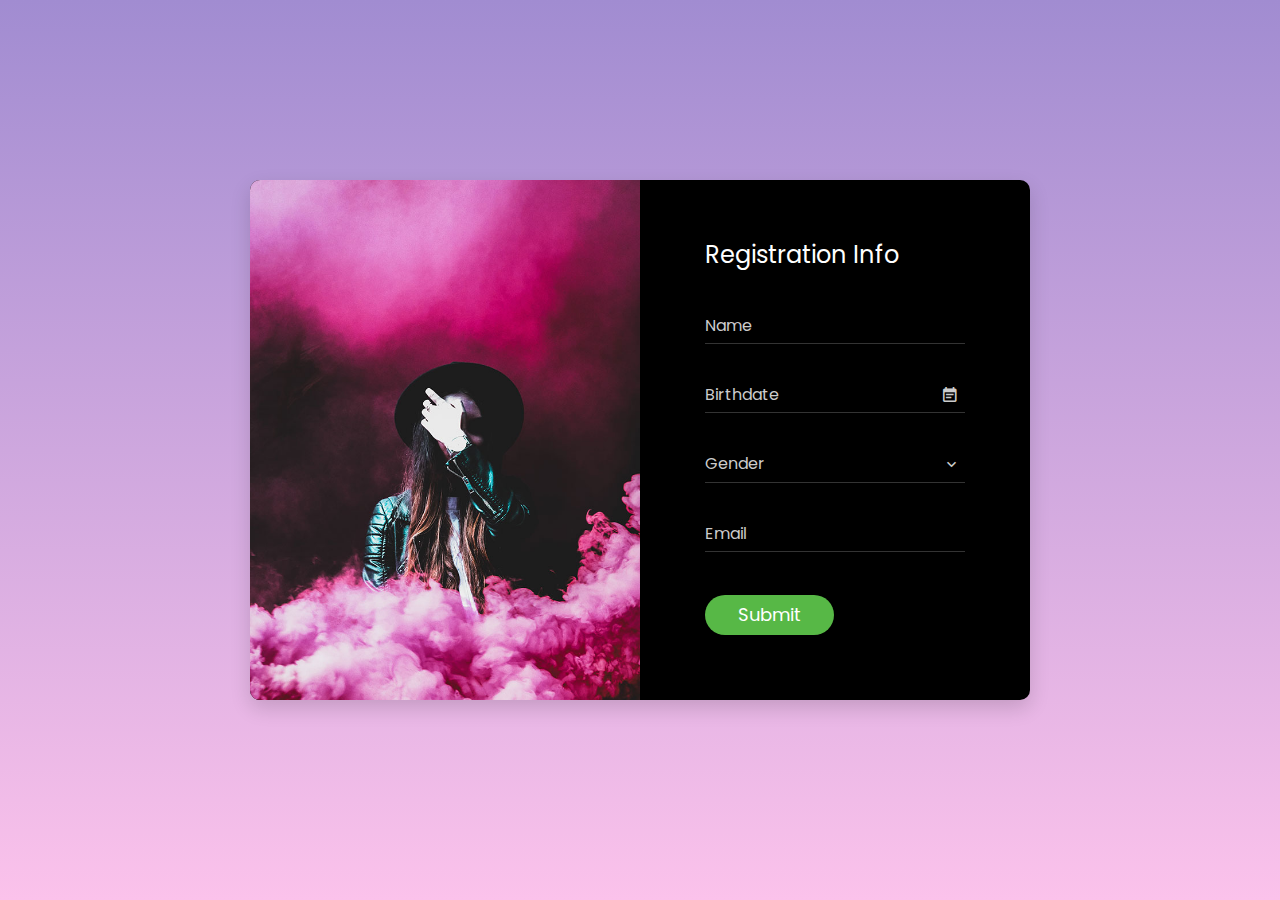
==== templates/register.html @ 3424b1e5 "added register page" ====
<!DOCTYPE html>
<html lang="en">

<head>
    <!-- Required meta tags-->
    <meta charset="UTF-8">
    <meta content="width=device-width, initial-scale=1, shrink-to-fit=no" name="viewport">
    <meta content="Colorlib Templates" name="description">
    <meta content="Colorlib" name="author">
    <meta content="Colorlib Templates" name="keywords">

    <!-- Title Page-->
    <title>Register page</title>

    <!-- Icons font CSS-->
    <link href="../static/vendor/mdi-font/css/material-design-iconic-font.min.css" media="all" rel="stylesheet">
    <link href="../static/vendor/font-awesome-4.7/css/font-awesome.min.css" media="all" rel="stylesheet">
    <!-- Font special for pages-->
    <link href="https://fonts.googleapis.com/css?family=Poppins:100,100i,200,200i,300,300i,400,400i,500,500i,600,600i,700,700i,800,800i,900,900i"
          rel="stylesheet">

    <!-- Vendor CSS-->
    <link href="../static/vendor/select2/select2.min.css" media="all" rel="stylesheet">
    <link href="../static/vendor/datepicker/daterangepicker.css" media="all" rel="stylesheet">

    <!-- Main CSS-->
    <link href="../static/css/regcss.css" media="all" rel="stylesheet">
</head>

<body>
<div class="page-wrapper bg-gra-01 p-t-180 p-b-100 font-poppins">
    <div class="wrapper wrapper--w780">
        <div class="card card-3">
            <div class="card-heading"></div>
            <div class="card-body">
                <h2 class="title">Registration Info</h2>
                <form method="POST">
                    <div class="input-group">
                        <input class="input--style-3" name="name" placeholder="Name" type="text">
                    </div>
                    <div class="input-group">
                        <input class="input--style-3 js-datepicker" name="birthday" placeholder="Birthdate" type="text">
                        <i class="zmdi zmdi-calendar-note input-icon js-btn-calendar"></i>
                    </div>
                    <div class="input-group">
                        <div class="rs-select2 js-select-simple select--no-search">
                            <select name="gender">
                                <option disabled="disabled" selected="selected">Gender</option>
                                <option>Male</option>
                                <option>Female</option>
                                <option>Other</option>
                            </select>
                            <div class="select-dropdown"></div>
                        </div>
                    </div>
                    <div class="input-group">
                        <input class="input--style-3" name="email" placeholder="Email" type="email">
                    </div>
                    <div class="p-t-10">
                        <button class="btn btn--pill btn--green" type="submit">Submit</button>
                    </div>
                </form>
            </div>
        </div>
    </div>
</div>

<!-- Jquery JS-->
<script src="../static/vendor/jquery/jquery.min.js"></script>
<!-- Vendor JS-->
<script src="../static/vendor/select2/select2.min.js"></script>
<script src="../static/vendor/datepicker/moment.min.js"></script>
<script src="../static/vendor/datepicker/daterangepicker.js"></script>

<!-- Main JS-->
<script src="../static/js/globalreg.js"></script>

</body><!-- This templates was made by Colorlib (https://colorlib.com) -->

</html>
<!-- end document-->
---- static/vendor/mdi-font/css/material-design-iconic-font.min.css ----
@font-face{font-family:Material-Design-Iconic-Font;src:url(../fonts/Material-Design-Iconic-Font.woff2?v=2.2.0) format('woff2'),url(../fonts/Material-Design-Iconic-Font.woff?v=2.2.0) format('woff'),url(../fonts/Material-Design-Iconic-Font.ttf?v=2.2.0) format('truetype')}.zmdi{display:inline-block;font:normal normal normal 14px/1 'Material-Design-Iconic-Font';font-size:inherit;text-rendering:auto;-webkit-font-smoothing:antialiased;-moz-osx-font-smoothing:grayscale}.zmdi-hc-lg{font-size:1.33333333em;line-height:.75em;vertical-align:-15%}.zmdi-hc-2x{font-size:2em}.zmdi-hc-3x{font-size:3em}.zmdi-hc-4x{font-size:4em}.zmdi-hc-5x{font-size:5em}.zmdi-hc-fw{width:1.28571429em;text-align:center}.zmdi-hc-ul{padding-left:0;margin-left:2.14285714em;list-style-type:none}.zmdi-hc-ul>li{position:relative}.zmdi-hc-li{position:absolute;left:-2.14285714em;width:2.14285714em;top:.14285714em;text-align:center}.zmdi-hc-li.zmdi-hc-lg{left:-1.85714286em}.zmdi-hc-border{padding:.1em .25em;border:solid .1em #9e9e9e;border-radius:2px}.zmdi-hc-border-circle{padding:.1em .25em;border:solid .1em #9e9e9e;border-radius:50%}.zmdi.pull-left{float:left;margin-right:.15em}.zmdi.pull-right{float:right;margin-left:.15em}.zmdi-hc-spin{-webkit-animation:zmdi-spin 1.5s infinite linear;animation:zmdi-spin 1.5s infinite linear}.zmdi-hc-spin-reverse{-webkit-animation:zmdi-spin-reverse 1.5s infinite linear;animation:zmdi-spin-reverse 1.5s infinite linear}@-webkit-keyframes zmdi-spin{0%{-webkit-transform:rotate(0deg);transform:rotate(0deg)}100%{-webkit-transform:rotate(359deg);transform:rotate(359deg)}}@keyframes zmdi-spin{0%{-webkit-transform:rotate(0deg);transform:rotate(0deg)}100%{-webkit-transform:rotate(359deg);transform:rotate(359deg)}}@-webkit-keyframes zmdi-spin-reverse{0%{-webkit-transform:rotate(0deg);transform:rotate(0deg)}100%{-webkit-transform:rotate(-359deg);transform:rotate(-359deg)}}@keyframes zmdi-spin-reverse{0%{-webkit-transform:rotate(0deg);transform:rotate(0deg)}100%{-webkit-transform:rotate(-359deg);transform:rotate(-359deg)}}.zmdi-hc-rotate-90{-webkit-transform:rotate(90deg);-ms-transform:rotate(90deg);transform:rotate(90deg)}.zmdi-hc-rotate-180{-webkit-transform:rotate(180deg);-ms-transform:rotate(180deg);transform:rotate(180deg)}.zmdi-hc-rotate-270{-webkit-transform:rotate(270deg);-ms-transform:rotate(270deg);transform:rotate(270deg)}.zmdi-hc-flip-horizontal{-webkit-transform:scale(-1,1);-ms-transform:scale(-1,1);transform:scale(-1,1)}.zmdi-hc-flip-vertical{-webkit-transform:scale(1,-1);-ms-transform:scale(1,-1);transform:scale(1,-1)}.zmdi-hc-stack{position:relative;display:inline-block;width:2em;height:2em;line-height:2em;vertical-align:middle}.zmdi-hc-stack-1x,.zmdi-hc-stack-2x{position:absolute;left:0;width:100%;text-align:center}.zmdi-hc-stack-1x{line-height:inherit}.zmdi-hc-stack-2x{font-size:2em}.zmdi-hc-inverse{color:#fff}.zmdi-3d-rotation:before{content:'\f101'}.zmdi-airplane-off:before{content:'\f102'}.zmdi-airplane:before{content:'\f103'}.zmdi-album:before{content:'\f104'}.zmdi-archive:before{content:'\f105'}.zmdi-assignment-account:before{content:'\f106'}.zmdi-assignment-alert:before{content:'\f107'}.zmdi-assignment-check:before{content:'\f108'}.zmdi-assignment-o:before{content:'\f109'}.zmdi-assignment-return:before{content:'\f10a'}.zmdi-assignment-returned:before{content:'\f10b'}.zmdi-assignment:before{content:'\f10c'}.zmdi-attachment-alt:before{content:'\f10d'}.zmdi-attachment:before{content:'\f10e'}.zmdi-audio:before{content:'\f10f'}.zmdi-badge-check:before{content:'\f110'}.zmdi-balance-wallet:before{content:'\f111'}.zmdi-balance:before{content:'\f112'}.zmdi-battery-alert:before{content:'\f113'}.zmdi-battery-flash:before{content:'\f114'}.zmdi-battery-unknown:before{content:'\f115'}.zmdi-battery:before{content:'\f116'}.zmdi-bike:before{content:'\f117'}.zmdi-block-alt:before{content:'\f118'}.zmdi-block:before{content:'\f119'}.zmdi-boat:before{content:'\f11a'}.zmdi-book-image:before{content:'\f11b'}.zmdi-book:before{content:'\f11c'}.zmdi-bookmark-outline:before{content:'\f11d'}.zmdi-bookmark:before{content:'\f11e'}.zmdi-brush:before{content:'\f11f'}.zmdi-bug:before{content:'\f120'}.zmdi-bus:before{content:'\f121'}.zmdi-cake:before{content:'\f122'}.zmdi-car-taxi:before{content:'\f123'}.zmdi-car-wash:before{content:'\f124'}.zmdi-car:before{content:'\f125'}.zmdi-card-giftcard:before{content:'\f126'}.zmdi-card-membership:before{content:'\f127'}.zmdi-card-travel:before{content:'\f128'}.zmdi-card:before{content:'\f129'}.zmdi-case-check:before{content:'\f12a'}.zmdi-case-download:before{content:'\f12b'}.zmdi-case-play:before{content:'\f12c'}.zmdi-case:before{content:'\f12d'}.zmdi-cast-connected:before{content:'\f12e'}.zmdi-cast:before{content:'\f12f'}.zmdi-chart-donut:before{content:'\f130'}.zmdi-chart:before{content:'\f131'}.zmdi-city-alt:before{content:'\f132'}.zmdi-city:before{content:'\f133'}.zmdi-close-circle-o:before{content:'\f134'}.zmdi-close-circle:before{content:'\f135'}.zmdi-close:before{content:'\f136'}.zmdi-cocktail:before{content:'\f137'}.zmdi-code-setting:before{content:'\f138'}.zmdi-code-smartphone:before{content:'\f139'}.zmdi-code:before{content:'\f13a'}.zmdi-coffee:before{content:'\f13b'}.zmdi-collection-bookmark:before{content:'\f13c'}.zmdi-collection-case-play:before{content:'\f13d'}.zmdi-collection-folder-image:before{content:'\f13e'}.zmdi-collection-image-o:before{content:'\f13f'}.zmdi-collection-image:before{content:'\f140'}.zmdi-collection-item-1:before{content:'\f141'}.zmdi-collection-item-2:before{content:'\f142'}.zmdi-collection-item-3:before{content:'\f143'}.zmdi-collection-item-4:before{content:'\f144'}.zmdi-collection-item-5:before{content:'\f145'}.zmdi-collection-item-6:before{content:'\f146'}.zmdi-collection-item-7:before{content:'\f147'}.zmdi-collection-item-8:before{content:'\f148'}.zmdi-collection-item-9-plus:before{content:'\f149'}.zmdi-collection-item-9:before{content:'\f14a'}.zmdi-collection-item:before{content:'\f14b'}.zmdi-collection-music:before{content:'\f14c'}.zmdi-collection-pdf:before{content:'\f14d'}.zmdi-collection-plus:before{content:'\f14e'}.zmdi-collection-speaker:before{content:'\f14f'}.zmdi-collection-text:before{content:'\f150'}.zmdi-collection-video:before{content:'\f151'}.zmdi-compass:before{content:'\f152'}.zmdi-cutlery:before{content:'\f153'}.zmdi-delete:before{content:'\f154'}.zmdi-dialpad:before{content:'\f155'}.zmdi-dns:before{content:'\f156'}.zmdi-drink:before{content:'\f157'}.zmdi-edit:before{content:'\f158'}.zmdi-email-open:before{content:'\f159'}.zmdi-email:before{content:'\f15a'}.zmdi-eye-off:before{content:'\f15b'}.zmdi-eye:before{content:'\f15c'}.zmdi-eyedropper:before{content:'\f15d'}.zmdi-favorite-outline:before{content:'\f15e'}.zmdi-favorite:before{content:'\f15f'}.zmdi-filter-list:before{content:'\f160'}.zmdi-fire:before{content:'\f161'}.zmdi-flag:before{content:'\f162'}.zmdi-flare:before{content:'\f163'}.zmdi-flash-auto:before{content:'\f164'}.zmdi-flash-off:before{content:'\f165'}.zmdi-flash:before{content:'\f166'}.zmdi-flip:before{content:'\f167'}.zmdi-flower-alt:before{content:'\f168'}.zmdi-flower:before{content:'\f169'}.zmdi-font:before{content:'\f16a'}.zmdi-fullscreen-alt:before{content:'\f16b'}.zmdi-fullscreen-exit:before{content:'\f16c'}.zmdi-fullscreen:before{content:'\f16d'}.zmdi-functions:before{content:'\f16e'}.zmdi-gas-station:before{content:'\f16f'}.zmdi-gesture:before{content:'\f170'}.zmdi-globe-alt:before{content:'\f171'}.zmdi-globe-lock:before{content:'\f172'}.zmdi-globe:before{content:'\f173'}.zmdi-graduation-cap:before{content:'\f174'}.zmdi-home:before{content:'\f175'}.zmdi-hospital-alt:before{content:'\f176'}.zmdi-hospital:before{content:'\f177'}.zmdi-hotel:before{content:'\f178'}.zmdi-hourglass-alt:before{content:'\f179'}.zmdi-hourglass-outline:before{content:'\f17a'}.zmdi-hourglass:before{content:'\f17b'}.zmdi-http:before{content:'\f17c'}.zmdi-image-alt:before{content:'\f17d'}.zmdi-image-o:before{content:'\f17e'}.zmdi-image:before{content:'\f17f'}.zmdi-inbox:before{content:'\f180'}.zmdi-invert-colors-off:before{content:'\f181'}.zmdi-invert-colors:before{content:'\f182'}.zmdi-key:before{content:'\f183'}.zmdi-label-alt-outline:before{content:'\f184'}.zmdi-label-alt:before{content:'\f185'}.zmdi-label-heart:before{content:'\f186'}.zmdi-label:before{content:'\f187'}.zmdi-labels:before{content:'\f188'}.zmdi-lamp:before{content:'\f189'}.zmdi-landscape:before{content:'\f18a'}.zmdi-layers-off:before{content:'\f18b'}.zmdi-layers:before{content:'\f18c'}.zmdi-library:before{content:'\f18d'}.zmdi-link:before{content:'\f18e'}.zmdi-lock-open:before{content:'\f18f'}.zmdi-lock-outline:before{content:'\f190'}.zmdi-lock:before{content:'\f191'}.zmdi-mail-reply-all:before{content:'\f192'}.zmdi-mail-reply:before{content:'\f193'}.zmdi-mail-send:before{content:'\f194'}.zmdi-mall:before{content:'\f195'}.zmdi-map:before{content:'\f196'}.zmdi-menu:before{content:'\f197'}.zmdi-money-box:before{content:'\f198'}.zmdi-money-off:before{content:'\f199'}.zmdi-money:before{content:'\f19a'}.zmdi-more-vert:before{content:'\f19b'}.zmdi-more:before{content:'\f19c'}.zmdi-movie-alt:before{content:'\f19d'}.zmdi-movie:before{content:'\f19e'}.zmdi-nature-people:before{content:'\f19f'}.zmdi-nature:before{content:'\f1a0'}.zmdi-navigation:before{content:'\f1a1'}.zmdi-open-in-browser:before{content:'\f1a2'}.zmdi-open-in-new:before{content:'\f1a3'}.zmdi-palette:before{content:'\f1a4'}.zmdi-parking:before{content:'\f1a5'}.zmdi-pin-account:before{content:'\f1a6'}.zmdi-pin-assistant:before{content:'\f1a7'}.zmdi-pin-drop:before{content:'\f1a8'}.zmdi-pin-help:before{content:'\f1a9'}.zmdi-pin-off:before{content:'\f1aa'}.zmdi-pin:before{content:'\f1ab'}.zmdi-pizza:before{content:'\f1ac'}.zmdi-plaster:before{content:'\f1ad'}.zmdi-power-setting:before{content:'\f1ae'}.zmdi-power:before{content:'\f1af'}.zmdi-print:before{content:'\f1b0'}.zmdi-puzzle-piece:before{content:'\f1b1'}.zmdi-quote:before{content:'\f1b2'}.zmdi-railway:before{content:'\f1b3'}.zmdi-receipt:before{content:'\f1b4'}.zmdi-refresh-alt:before{content:'\f1b5'}.zmdi-refresh-sync-alert:before{content:'\f1b6'}.zmdi-refresh-sync-off:before{content:'\f1b7'}.zmdi-refresh-sync:before{content:'\f1b8'}.zmdi-refresh:before{content:'\f1b9'}.zmdi-roller:before{content:'\f1ba'}.zmdi-ruler:before{content:'\f1bb'}.zmdi-scissors:before{content:'\f1bc'}.zmdi-screen-rotation-lock:before{content:'\f1bd'}.zmdi-screen-rotation:before{content:'\f1be'}.zmdi-search-for:before{content:'\f1bf'}.zmdi-search-in-file:before{content:'\f1c0'}.zmdi-search-in-page:before{content:'\f1c1'}.zmdi-search-replace:before{content:'\f1c2'}.zmdi-search:before{content:'\f1c3'}.zmdi-seat:before{content:'\f1c4'}.zmdi-settings-square:before{content:'\f1c5'}.zmdi-settings:before{content:'\f1c6'}.zmdi-shield-check:before{content:'\f1c7'}.zmdi-shield-security:before{content:'\f1c8'}.zmdi-shopping-basket:before{content:'\f1c9'}.zmdi-shopping-cart-plus:before{content:'\f1ca'}.zmdi-shopping-cart:before{content:'\f1cb'}.zmdi-sign-in:before{content:'\f1cc'}.zmdi-sort-amount-asc:before{content:'\f1cd'}.zmdi-sort-amount-desc:before{content:'\f1ce'}.zmdi-sort-asc:before{content:'\f1cf'}.zmdi-sort-desc:before{content:'\f1d0'}.zmdi-spellcheck:before{content:'\f1d1'}.zmdi-storage:before{content:'\f1d2'}.zmdi-store-24:before{content:'\f1d3'}.zmdi-store:before{content:'\f1d4'}.zmdi-subway:before{content:'\f1d5'}.zmdi-sun:before{content:'\f1d6'}.zmdi-tab-unselected:before{content:'\f1d7'}.zmdi-tab:before{content:'\f1d8'}.zmdi-tag-close:before{content:'\f1d9'}.zmdi-tag-more:before{content:'\f1da'}.zmdi-tag:before{content:'\f1db'}.zmdi-thumb-down:before{content:'\f1dc'}.zmdi-thumb-up-down:before{content:'\f1dd'}.zmdi-thumb-up:before{content:'\f1de'}.zmdi-ticket-star:before{content:'\f1df'}.zmdi-toll:before{content:'\f1e0'}.zmdi-toys:before{content:'\f1e1'}.zmdi-traffic:before{content:'\f1e2'}.zmdi-translate:before{content:'\f1e3'}.zmdi-triangle-down:before{content:'\f1e4'}.zmdi-triangle-up:before{content:'\f1e5'}.zmdi-truck:before{content:'\f1e6'}.zmdi-turning-sign:before{content:'\f1e7'}.zmdi-wallpaper:before{content:'\f1e8'}.zmdi-washing-machine:before{content:'\f1e9'}.zmdi-window-maximize:before{content:'\f1ea'}.zmdi-window-minimize:before{content:'\f1eb'}.zmdi-window-restore:before{content:'\f1ec'}.zmdi-wrench:before{content:'\f1ed'}.zmdi-zoom-in:before{content:'\f1ee'}.zmdi-zoom-out:before{content:'\f1ef'}.zmdi-alert-circle-o:before{content:'\f1f0'}.zmdi-alert-circle:before{content:'\f1f1'}.zmdi-alert-octagon:before{content:'\f1f2'}.zmdi-alert-polygon:before{content:'\f1f3'}.zmdi-alert-triangle:before{content:'\f1f4'}.zmdi-help-outline:before{content:'\f1f5'}.zmdi-help:before{content:'\f1f6'}.zmdi-info-outline:before{content:'\f1f7'}.zmdi-info:before{content:'\f1f8'}.zmdi-notifications-active:before{content:'\f1f9'}.zmdi-notifications-add:before{content:'\f1fa'}.zmdi-notifications-none:before{content:'\f1fb'}.zmdi-notifications-off:before{content:'\f1fc'}.zmdi-notifications-paused:before{content:'\f1fd'}.zmdi-notifications:before{content:'\f1fe'}.zmdi-account-add:before{content:'\f1ff'}.zmdi-account-box-mail:before{content:'\f200'}.zmdi-account-box-o:before{content:'\f201'}.zmdi-account-box-phone:before{content:'\f202'}.zmdi-account-box:before{content:'\f203'}.zmdi-account-calendar:before{content:'\f204'}.zmdi-account-circle:before{content:'\f205'}.zmdi-account-o:before{content:'\f206'}.zmdi-account:before{content:'\f207'}.zmdi-accounts-add:before{content:'\f208'}.zmdi-accounts-alt:before{content:'\f209'}.zmdi-accounts-list-alt:before{content:'\f20a'}.zmdi-accounts-list:before{content:'\f20b'}.zmdi-accounts-outline:before{content:'\f20c'}.zmdi-accounts:before{content:'\f20d'}.zmdi-face:before{content:'\f20e'}.zmdi-female:before{content:'\f20f'}.zmdi-male-alt:before{content:'\f210'}.zmdi-male-female:before{content:'\f211'}.zmdi-male:before{content:'\f212'}.zmdi-mood-bad:before{content:'\f213'}.zmdi-mood:before{content:'\f214'}.zmdi-run:before{content:'\f215'}.zmdi-walk:before{content:'\f216'}.zmdi-cloud-box:before{content:'\f217'}.zmdi-cloud-circle:before{content:'\f218'}.zmdi-cloud-done:before{content:'\f219'}.zmdi-cloud-download:before{content:'\f21a'}.zmdi-cloud-off:before{content:'\f21b'}.zmdi-cloud-outline-alt:before{content:'\f21c'}.zmdi-cloud-outline:before{content:'\f21d'}.zmdi-cloud-upload:before{content:'\f21e'}.zmdi-cloud:before{content:'\f21f'}.zmdi-download:before{content:'\f220'}.zmdi-file-plus:before{content:'\f221'}.zmdi-file-text:before{content:'\f222'}.zmdi-file:before{content:'\f223'}.zmdi-folder-outline:before{content:'\f224'}.zmdi-folder-person:before{content:'\f225'}.zmdi-folder-star-alt:before{content:'\f226'}.zmdi-folder-star:before{content:'\f227'}.zmdi-folder:before{content:'\f228'}.zmdi-gif:before{content:'\f229'}.zmdi-upload:before{content:'\f22a'}.zmdi-border-all:before{content:'\f22b'}.zmdi-border-bottom:before{content:'\f22c'}.zmdi-border-clear:before{content:'\f22d'}.zmdi-border-color:before{content:'\f22e'}.zmdi-border-horizontal:before{content:'\f22f'}.zmdi-border-inner:before{content:'\f230'}.zmdi-border-left:before{content:'\f231'}.zmdi-border-outer:before{content:'\f232'}.zmdi-border-right:before{content:'\f233'}.zmdi-border-style:before{content:'\f234'}.zmdi-border-top:before{content:'\f235'}.zmdi-border-vertical:before{content:'\f236'}.zmdi-copy:before{content:'\f237'}.zmdi-crop:before{content:'\f238'}.zmdi-format-align-center:before{content:'\f239'}.zmdi-format-align-justify:before{content:'\f23a'}.zmdi-format-align-left:before{content:'\f23b'}.zmdi-format-align-right:before{content:'\f23c'}.zmdi-format-bold:before{content:'\f23d'}.zmdi-format-clear-all:before{content:'\f23e'}.zmdi-format-clear:before{content:'\f23f'}.zmdi-format-color-fill:before{content:'\f240'}.zmdi-format-color-reset:before{content:'\f241'}.zmdi-format-color-text:before{content:'\f242'}.zmdi-format-indent-decrease:before{content:'\f243'}.zmdi-format-indent-increase:before{content:'\f244'}.zmdi-format-italic:before{content:'\f245'}.zmdi-format-line-spacing:before{content:'\f246'}.zmdi-format-list-bulleted:before{content:'\f247'}.zmdi-format-list-numbered:before{content:'\f248'}.zmdi-format-ltr:before{content:'\f249'}.zmdi-format-rtl:before{content:'\f24a'}.zmdi-format-size:before{content:'\f24b'}.zmdi-format-strikethrough-s:before{content:'\f24c'}.zmdi-format-strikethrough:before{content:'\f24d'}.zmdi-format-subject:before{content:'\f24e'}.zmdi-format-underlined:before{content:'\f24f'}.zmdi-format-valign-bottom:before{content:'\f250'}.zmdi-format-valign-center:before{content:'\f251'}.zmdi-format-valign-top:before{content:'\f252'}.zmdi-redo:before{content:'\f253'}.zmdi-select-all:before{content:'\f254'}.zmdi-space-bar:before{content:'\f255'}.zmdi-text-format:before{content:'\f256'}.zmdi-transform:before{content:'\f257'}.zmdi-undo:before{content:'\f258'}.zmdi-wrap-text:before{content:'\f259'}.zmdi-comment-alert:before{content:'\f25a'}.zmdi-comment-alt-text:before{content:'\f25b'}.zmdi-comment-alt:before{content:'\f25c'}.zmdi-comment-edit:before{content:'\f25d'}.zmdi-comment-image:before{content:'\f25e'}.zmdi-comment-list:before{content:'\f25f'}.zmdi-comment-more:before{content:'\f260'}.zmdi-comment-outline:before{content:'\f261'}.zmdi-comment-text-alt:before{content:'\f262'}.zmdi-comment-text:before{content:'\f263'}.zmdi-comment-video:before{content:'\f264'}.zmdi-comment:before{content:'\f265'}.zmdi-comments:before{content:'\f266'}.zmdi-check-all:before{content:'\f267'}.zmdi-check-circle-u:before{content:'\f268'}.zmdi-check-circle:before{content:'\f269'}.zmdi-check-square:before{content:'\f26a'}.zmdi-check:before{content:'\f26b'}.zmdi-circle-o:before{content:'\f26c'}.zmdi-circle:before{content:'\f26d'}.zmdi-dot-circle-alt:before{content:'\f26e'}.zmdi-dot-circle:before{content:'\f26f'}.zmdi-minus-circle-outline:before{content:'\f270'}.zmdi-minus-circle:before{content:'\f271'}.zmdi-minus-square:before{content:'\f272'}.zmdi-minus:before{content:'\f273'}.zmdi-plus-circle-o-duplicate:before{content:'\f274'}.zmdi-plus-circle-o:before{content:'\f275'}.zmdi-plus-circle:before{content:'\f276'}.zmdi-plus-square:before{content:'\f277'}.zmdi-plus:before{content:'\f278'}.zmdi-square-o:before{content:'\f279'}.zmdi-star-circle:before{content:'\f27a'}.zmdi-star-half:before{content:'\f27b'}.zmdi-star-outline:before{content:'\f27c'}.zmdi-star:before{content:'\f27d'}.zmdi-bluetooth-connected:before{content:'\f27e'}.zmdi-bluetooth-off:before{content:'\f27f'}.zmdi-bluetooth-search:before{content:'\f280'}.zmdi-bluetooth-setting:before{content:'\f281'}.zmdi-bluetooth:before{content:'\f282'}.zmdi-camera-add:before{content:'\f283'}.zmdi-camera-alt:before{content:'\f284'}.zmdi-camera-bw:before{content:'\f285'}.zmdi-camera-front:before{content:'\f286'}.zmdi-camera-mic:before{content:'\f287'}.zmdi-camera-party-mode:before{content:'\f288'}.zmdi-camera-rear:before{content:'\f289'}.zmdi-camera-roll:before{content:'\f28a'}.zmdi-camera-switch:before{content:'\f28b'}.zmdi-camera:before{content:'\f28c'}.zmdi-card-alert:before{content:'\f28d'}.zmdi-card-off:before{content:'\f28e'}.zmdi-card-sd:before{content:'\f28f'}.zmdi-card-sim:before{content:'\f290'}.zmdi-desktop-mac:before{content:'\f291'}.zmdi-desktop-windows:before{content:'\f292'}.zmdi-device-hub:before{content:'\f293'}.zmdi-devices-off:before{content:'\f294'}.zmdi-devices:before{content:'\f295'}.zmdi-dock:before{content:'\f296'}.zmdi-floppy:before{content:'\f297'}.zmdi-gamepad:before{content:'\f298'}.zmdi-gps-dot:before{content:'\f299'}.zmdi-gps-off:before{content:'\f29a'}.zmdi-gps:before{content:'\f29b'}.zmdi-headset-mic:before{content:'\f29c'}.zmdi-headset:before{content:'\f29d'}.zmdi-input-antenna:before{content:'\f29e'}.zmdi-input-composite:before{content:'\f29f'}.zmdi-input-hdmi:before{content:'\f2a0'}.zmdi-input-power:before{content:'\f2a1'}.zmdi-input-svideo:before{content:'\f2a2'}.zmdi-keyboard-hide:before{content:'\f2a3'}.zmdi-keyboard:before{content:'\f2a4'}.zmdi-laptop-chromebook:before{content:'\f2a5'}.zmdi-laptop-mac:before{content:'\f2a6'}.zmdi-laptop:before{content:'\f2a7'}.zmdi-mic-off:before{content:'\f2a8'}.zmdi-mic-outline:before{content:'\f2a9'}.zmdi-mic-setting:before{content:'\f2aa'}.zmdi-mic:before{content:'\f2ab'}.zmdi-mouse:before{content:'\f2ac'}.zmdi-network-alert:before{content:'\f2ad'}.zmdi-network-locked:before{content:'\f2ae'}.zmdi-network-off:before{content:'\f2af'}.zmdi-network-outline:before{content:'\f2b0'}.zmdi-network-setting:before{content:'\f2b1'}.zmdi-network:before{content:'\f2b2'}.zmdi-phone-bluetooth:before{content:'\f2b3'}.zmdi-phone-end:before{content:'\f2b4'}.zmdi-phone-forwarded:before{content:'\f2b5'}.zmdi-phone-in-talk:before{content:'\f2b6'}.zmdi-phone-locked:before{content:'\f2b7'}.zmdi-phone-missed:before{content:'\f2b8'}.zmdi-phone-msg:before{content:'\f2b9'}.zmdi-phone-paused:before{content:'\f2ba'}.zmdi-phone-ring:before{content:'\f2bb'}.zmdi-phone-setting:before{content:'\f2bc'}.zmdi-phone-sip:before{content:'\f2bd'}.zmdi-phone:before{content:'\f2be'}.zmdi-portable-wifi-changes:before{content:'\f2bf'}.zmdi-portable-wifi-off:before{content:'\f2c0'}.zmdi-portable-wifi:before{content:'\f2c1'}.zmdi-radio:before{content:'\f2c2'}.zmdi-reader:before{content:'\f2c3'}.zmdi-remote-control-alt:before{content:'\f2c4'}.zmdi-remote-control:before{content:'\f2c5'}.zmdi-router:before{content:'\f2c6'}.zmdi-scanner:before{content:'\f2c7'}.zmdi-smartphone-android:before{content:'\f2c8'}.zmdi-smartphone-download:before{content:'\f2c9'}.zmdi-smartphone-erase:before{content:'\f2ca'}.zmdi-smartphone-info:before{content:'\f2cb'}.zmdi-smartphone-iphone:before{content:'\f2cc'}.zmdi-smartphone-landscape-lock:before{content:'\f2cd'}.zmdi-smartphone-landscape:before{content:'\f2ce'}.zmdi-smartphone-lock:before{content:'\f2cf'}.zmdi-smartphone-portrait-lock:before{content:'\f2d0'}.zmdi-smartphone-ring:before{content:'\f2d1'}.zmdi-smartphone-setting:before{content:'\f2d2'}.zmdi-smartphone-setup:before{content:'\f2d3'}.zmdi-smartphone:before{content:'\f2d4'}.zmdi-speaker:before{content:'\f2d5'}.zmdi-tablet-android:before{content:'\f2d6'}.zmdi-tablet-mac:before{content:'\f2d7'}.zmdi-tablet:before{content:'\f2d8'}.zmdi-tv-alt-play:before{content:'\f2d9'}.zmdi-tv-list:before{content:'\f2da'}.zmdi-tv-play:before{content:'\f2db'}.zmdi-tv:before{content:'\f2dc'}.zmdi-usb:before{content:'\f2dd'}.zmdi-videocam-off:before{content:'\f2de'}.zmdi-videocam-switch:before{content:'\f2df'}.zmdi-videocam:before{content:'\f2e0'}.zmdi-watch:before{content:'\f2e1'}.zmdi-wifi-alt-2:before{content:'\f2e2'}.zmdi-wifi-alt:before{content:'\f2e3'}.zmdi-wifi-info:before{content:'\f2e4'}.zmdi-wifi-lock:before{content:'\f2e5'}.zmdi-wifi-off:before{content:'\f2e6'}.zmdi-wifi-outline:before{content:'\f2e7'}.zmdi-wifi:before{content:'\f2e8'}.zmdi-arrow-left-bottom:before{content:'\f2e9'}.zmdi-arrow-left:before{content:'\f2ea'}.zmdi-arrow-merge:before{content:'\f2eb'}.zmdi-arrow-missed:before{content:'\f2ec'}.zmdi-arrow-right-top:before{content:'\f2ed'}.zmdi-arrow-right:before{content:'\f2ee'}.zmdi-arrow-split:before{content:'\f2ef'}.zmdi-arrows:before{content:'\f2f0'}.zmdi-caret-down-circle:before{content:'\f2f1'}.zmdi-caret-down:before{content:'\f2f2'}.zmdi-caret-left-circle:before{content:'\f2f3'}.zmdi-caret-left:before{content:'\f2f4'}.zmdi-caret-right-circle:before{content:'\f2f5'}.zmdi-caret-right:before{content:'\f2f6'}.zmdi-caret-up-circle:before{content:'\f2f7'}.zmdi-caret-up:before{content:'\f2f8'}.zmdi-chevron-down:before{content:'\f2f9'}.zmdi-chevron-left:before{content:'\f2fa'}.zmdi-chevron-right:before{content:'\f2fb'}.zmdi-chevron-up:before{content:'\f2fc'}.zmdi-forward:before{content:'\f2fd'}.zmdi-long-arrow-down:before{content:'\f2fe'}.zmdi-long-arrow-left:before{content:'\f2ff'}.zmdi-long-arrow-return:before{content:'\f300'}.zmdi-long-arrow-right:before{content:'\f301'}.zmdi-long-arrow-tab:before{content:'\f302'}.zmdi-long-arrow-up:before{content:'\f303'}.zmdi-rotate-ccw:before{content:'\f304'}.zmdi-rotate-cw:before{content:'\f305'}.zmdi-rotate-left:before{content:'\f306'}.zmdi-rotate-right:before{content:'\f307'}.zmdi-square-down:before{content:'\f308'}.zmdi-square-right:before{content:'\f309'}.zmdi-swap-alt:before{content:'\f30a'}.zmdi-swap-vertical-circle:before{content:'\f30b'}.zmdi-swap-vertical:before{content:'\f30c'}.zmdi-swap:before{content:'\f30d'}.zmdi-trending-down:before{content:'\f30e'}.zmdi-trending-flat:before{content:'\f30f'}.zmdi-trending-up:before{content:'\f310'}.zmdi-unfold-less:before{content:'\f311'}.zmdi-unfold-more:before{content:'\f312'}.zmdi-apps:before{content:'\f313'}.zmdi-grid-off:before{content:'\f314'}.zmdi-grid:before{content:'\f315'}.zmdi-view-agenda:before{content:'\f316'}.zmdi-view-array:before{content:'\f317'}.zmdi-view-carousel:before{content:'\f318'}.zmdi-view-column:before{content:'\f319'}.zmdi-view-comfy:before{content:'\f31a'}.zmdi-view-compact:before{content:'\f31b'}.zmdi-view-dashboard:before{content:'\f31c'}.zmdi-view-day:before{content:'\f31d'}.zmdi-view-headline:before{content:'\f31e'}.zmdi-view-list-alt:before{content:'\f31f'}.zmdi-view-list:before{content:'\f320'}.zmdi-view-module:before{content:'\f321'}.zmdi-view-quilt:before{content:'\f322'}.zmdi-view-stream:before{content:'\f323'}.zmdi-view-subtitles:before{content:'\f324'}.zmdi-view-toc:before{content:'\f325'}.zmdi-view-web:before{content:'\f326'}.zmdi-view-week:before{content:'\f327'}.zmdi-widgets:before{content:'\f328'}.zmdi-alarm-check:before{content:'\f329'}.zmdi-alarm-off:before{content:'\f32a'}.zmdi-alarm-plus:before{content:'\f32b'}.zmdi-alarm-snooze:before{content:'\f32c'}.zmdi-alarm:before{content:'\f32d'}.zmdi-calendar-alt:before{content:'\f32e'}.zmdi-calendar-check:before{content:'\f32f'}.zmdi-calendar-close:before{content:'\f330'}.zmdi-calendar-note:before{content:'\f331'}.zmdi-calendar:before{content:'\f332'}.zmdi-time-countdown:before{content:'\f333'}.zmdi-time-interval:before{content:'\f334'}.zmdi-time-restore-setting:before{content:'\f335'}.zmdi-time-restore:before{content:'\f336'}.zmdi-time:before{content:'\f337'}.zmdi-timer-off:before{content:'\f338'}.zmdi-timer:before{content:'\f339'}.zmdi-android-alt:before{content:'\f33a'}.zmdi-android:before{content:'\f33b'}.zmdi-apple:before{content:'\f33c'}.zmdi-behance:before{content:'\f33d'}.zmdi-codepen:before{content:'\f33e'}.zmdi-dribbble:before{content:'\f33f'}.zmdi-dropbox:before{content:'\f340'}.zmdi-evernote:before{content:'\f341'}.zmdi-facebook-box:before{content:'\f342'}.zmdi-facebook:before{content:'\f343'}.zmdi-github-box:before{content:'\f344'}.zmdi-github:before{content:'\f345'}.zmdi-google-drive:before{content:'\f346'}.zmdi-google-earth:before{content:'\f347'}.zmdi-google-glass:before{content:'\f348'}.zmdi-google-maps:before{content:'\f349'}.zmdi-google-pages:before{content:'\f34a'}.zmdi-google-play:before{content:'\f34b'}.zmdi-google-plus-box:before{content:'\f34c'}.zmdi-google-plus:before{content:'\f34d'}.zmdi-google:before{content:'\f34e'}.zmdi-instagram:before{content:'\f34f'}.zmdi-language-css3:before{content:'\f350'}.zmdi-language-html5:before{content:'\f351'}.zmdi-language-javascript:before{content:'\f352'}.zmdi-language-python-alt:before{content:'\f353'}.zmdi-language-python:before{content:'\f354'}.zmdi-lastfm:before{content:'\f355'}.zmdi-linkedin-box:before{content:'\f356'}.zmdi-paypal:before{content:'\f357'}.zmdi-pinterest-box:before{content:'\f358'}.zmdi-pocket:before{content:'\f359'}.zmdi-polymer:before{content:'\f35a'}.zmdi-share:before{content:'\f35b'}.zmdi-stackoverflow:before{content:'\f35c'}.zmdi-steam-square:before{content:'\f35d'}.zmdi-steam:before{content:'\f35e'}.zmdi-twitter-box:before{content:'\f35f'}.zmdi-twitter:before{content:'\f360'}.zmdi-vk:before{content:'\f361'}.zmdi-wikipedia:before{content:'\f362'}.zmdi-windows:before{content:'\f363'}.zmdi-aspect-ratio-alt:before{content:'\f364'}.zmdi-aspect-ratio:before{content:'\f365'}.zmdi-blur-circular:before{content:'\f366'}.zmdi-blur-linear:before{content:'\f367'}.zmdi-blur-off:before{content:'\f368'}.zmdi-blur:before{content:'\f369'}.zmdi-brightness-2:before{content:'\f36a'}.zmdi-brightness-3:before{content:'\f36b'}.zmdi-brightness-4:before{content:'\f36c'}.zmdi-brightness-5:before{content:'\f36d'}.zmdi-brightness-6:before{content:'\f36e'}.zmdi-brightness-7:before{content:'\f36f'}.zmdi-brightness-auto:before{content:'\f370'}.zmdi-brightness-setting:before{content:'\f371'}.zmdi-broken-image:before{content:'\f372'}.zmdi-center-focus-strong:before{content:'\f373'}.zmdi-center-focus-weak:before{content:'\f374'}.zmdi-compare:before{content:'\f375'}.zmdi-crop-16-9:before{content:'\f376'}.zmdi-crop-3-2:before{content:'\f377'}.zmdi-crop-5-4:before{content:'\f378'}.zmdi-crop-7-5:before{content:'\f379'}.zmdi-crop-din:before{content:'\f37a'}.zmdi-crop-free:before{content:'\f37b'}.zmdi-crop-landscape:before{content:'\f37c'}.zmdi-crop-portrait:before{content:'\f37d'}.zmdi-crop-square:before{content:'\f37e'}.zmdi-exposure-alt:before{content:'\f37f'}.zmdi-exposure:before{content:'\f380'}.zmdi-filter-b-and-w:before{content:'\f381'}.zmdi-filter-center-focus:before{content:'\f382'}.zmdi-filter-frames:before{content:'\f383'}.zmdi-filter-tilt-shift:before{content:'\f384'}.zmdi-gradient:before{content:'\f385'}.zmdi-grain:before{content:'\f386'}.zmdi-graphic-eq:before{content:'\f387'}.zmdi-hdr-off:before{content:'\f388'}.zmdi-hdr-strong:before{content:'\f389'}.zmdi-hdr-weak:before{content:'\f38a'}.zmdi-hdr:before{content:'\f38b'}.zmdi-iridescent:before{content:'\f38c'}.zmdi-leak-off:before{content:'\f38d'}.zmdi-leak:before{content:'\f38e'}.zmdi-looks:before{content:'\f38f'}.zmdi-loupe:before{content:'\f390'}.zmdi-panorama-horizontal:before{content:'\f391'}.zmdi-panorama-vertical:before{content:'\f392'}.zmdi-panorama-wide-angle:before{content:'\f393'}.zmdi-photo-size-select-large:before{content:'\f394'}.zmdi-photo-size-select-small:before{content:'\f395'}.zmdi-picture-in-picture:before{content:'\f396'}.zmdi-slideshow:before{content:'\f397'}.zmdi-texture:before{content:'\f398'}.zmdi-tonality:before{content:'\f399'}.zmdi-vignette:before{content:'\f39a'}.zmdi-wb-auto:before{content:'\f39b'}.zmdi-eject-alt:before{content:'\f39c'}.zmdi-eject:before{content:'\f39d'}.zmdi-equalizer:before{content:'\f39e'}.zmdi-fast-forward:before{content:'\f39f'}.zmdi-fast-rewind:before{content:'\f3a0'}.zmdi-forward-10:before{content:'\f3a1'}.zmdi-forward-30:before{content:'\f3a2'}.zmdi-forward-5:before{content:'\f3a3'}.zmdi-hearing:before{content:'\f3a4'}.zmdi-pause-circle-outline:before{content:'\f3a5'}.zmdi-pause-circle:before{content:'\f3a6'}.zmdi-pause:before{content:'\f3a7'}.zmdi-play-circle-outline:before{content:'\f3a8'}.zmdi-play-circle:before{content:'\f3a9'}.zmdi-play:before{content:'\f3aa'}.zmdi-playlist-audio:before{content:'\f3ab'}.zmdi-playlist-plus:before{content:'\f3ac'}.zmdi-repeat-one:before{content:'\f3ad'}.zmdi-repeat:before{content:'\f3ae'}.zmdi-replay-10:before{content:'\f3af'}.zmdi-replay-30:before{content:'\f3b0'}.zmdi-replay-5:before{content:'\f3b1'}.zmdi-replay:before{content:'\f3b2'}.zmdi-shuffle:before{content:'\f3b3'}.zmdi-skip-next:before{content:'\f3b4'}.zmdi-skip-previous:before{content:'\f3b5'}.zmdi-stop:before{content:'\f3b6'}.zmdi-surround-sound:before{content:'\f3b7'}.zmdi-tune:before{content:'\f3b8'}.zmdi-volume-down:before{content:'\f3b9'}.zmdi-volume-mute:before{content:'\f3ba'}.zmdi-volume-off:before{content:'\f3bb'}.zmdi-volume-up:before{content:'\f3bc'}.zmdi-n-1-square:before{content:'\f3bd'}.zmdi-n-2-square:before{content:'\f3be'}.zmdi-n-3-square:before{content:'\f3bf'}.zmdi-n-4-square:before{content:'\f3c0'}.zmdi-n-5-square:before{content:'\f3c1'}.zmdi-n-6-square:before{content:'\f3c2'}.zmdi-neg-1:before{content:'\f3c3'}.zmdi-neg-2:before{content:'\f3c4'}.zmdi-plus-1:before{content:'\f3c5'}.zmdi-plus-2:before{content:'\f3c6'}.zmdi-sec-10:before{content:'\f3c7'}.zmdi-sec-3:before{content:'\f3c8'}.zmdi-zero:before{content:'\f3c9'}.zmdi-airline-seat-flat-angled:before{content:'\f3ca'}.zmdi-airline-seat-flat:before{content:'\f3cb'}.zmdi-airline-seat-individual-suite:before{content:'\f3cc'}.zmdi-airline-seat-legroom-extra:before{content:'\f3cd'}.zmdi-airline-seat-legroom-normal:before{content:'\f3ce'}.zmdi-airline-seat-legroom-reduced:before{content:'\f3cf'}.zmdi-airline-seat-recline-extra:before{content:'\f3d0'}.zmdi-airline-seat-recline-normal:before{content:'\f3d1'}.zmdi-airplay:before{content:'\f3d2'}.zmdi-closed-caption:before{content:'\f3d3'}.zmdi-confirmation-number:before{content:'\f3d4'}.zmdi-developer-board:before{content:'\f3d5'}.zmdi-disc-full:before{content:'\f3d6'}.zmdi-explicit:before{content:'\f3d7'}.zmdi-flight-land:before{content:'\f3d8'}.zmdi-flight-takeoff:before{content:'\f3d9'}.zmdi-flip-to-back:before{content:'\f3da'}.zmdi-flip-to-front:before{content:'\f3db'}.zmdi-group-work:before{content:'\f3dc'}.zmdi-hd:before{content:'\f3dd'}.zmdi-hq:before{content:'\f3de'}.zmdi-markunread-mailbox:before{content:'\f3df'}.zmdi-memory:before{content:'\f3e0'}.zmdi-nfc:before{content:'\f3e1'}.zmdi-play-for-work:before{content:'\f3e2'}.zmdi-power-input:before{content:'\f3e3'}.zmdi-present-to-all:before{content:'\f3e4'}.zmdi-satellite:before{content:'\f3e5'}.zmdi-tap-and-play:before{content:'\f3e6'}.zmdi-vibration:before{content:'\f3e7'}.zmdi-voicemail:before{content:'\f3e8'}.zmdi-group:before{content:'\f3e9'}.zmdi-rss:before{content:'\f3ea'}.zmdi-shape:before{content:'\f3eb'}.zmdi-spinner:before{content:'\f3ec'}.zmdi-ungroup:before{content:'\f3ed'}.zmdi-500px:before{content:'\f3ee'}.zmdi-8tracks:before{content:'\f3ef'}.zmdi-amazon:before{content:'\f3f0'}.zmdi-blogger:before{content:'\f3f1'}.zmdi-delicious:before{content:'\f3f2'}.zmdi-disqus:before{content:'\f3f3'}.zmdi-flattr:before{content:'\f3f4'}.zmdi-flickr:before{content:'\f3f5'}.zmdi-github-alt:before{content:'\f3f6'}.zmdi-google-old:before{content:'\f3f7'}.zmdi-linkedin:before{content:'\f3f8'}.zmdi-odnoklassniki:before{content:'\f3f9'}.zmdi-outlook:before{content:'\f3fa'}.zmdi-paypal-alt:before{content:'\f3fb'}.zmdi-pinterest:before{content:'\f3fc'}.zmdi-playstation:before{content:'\f3fd'}.zmdi-reddit:before{content:'\f3fe'}.zmdi-skype:before{content:'\f3ff'}.zmdi-slideshare:before{content:'\f400'}.zmdi-soundcloud:before{content:'\f401'}.zmdi-tumblr:before{content:'\f402'}.zmdi-twitch:before{content:'\f403'}.zmdi-vimeo:before{content:'\f404'}.zmdi-whatsapp:before{content:'\f405'}.zmdi-xbox:before{content:'\f406'}.zmdi-yahoo:before{content:'\f407'}.zmdi-youtube-play:before{content:'\f408'}.zmdi-youtube:before{content:'\f409'}.zmdi-3d-rotation:before{content:'\f101'}.zmdi-airplane-off:before{content:'\f102'}.zmdi-airplane:before{content:'\f103'}.zmdi-album:before{content:'\f104'}.zmdi-archive:before{content:'\f105'}.zmdi-assignment-account:before{content:'\f106'}.zmdi-assignment-alert:before{content:'\f107'}.zmdi-assignment-check:before{content:'\f108'}.zmdi-assignment-o:before{content:'\f109'}.zmdi-assignment-return:before{content:'\f10a'}.zmdi-assignment-returned:before{content:'\f10b'}.zmdi-assignment:before{content:'\f10c'}.zmdi-attachment-alt:before{content:'\f10d'}.zmdi-attachment:before{content:'\f10e'}.zmdi-audio:before{content:'\f10f'}.zmdi-badge-check:before{content:'\f110'}.zmdi-balance-wallet:before{content:'\f111'}.zmdi-balance:before{content:'\f112'}.zmdi-battery-alert:before{content:'\f113'}.zmdi-battery-flash:before{content:'\f114'}.zmdi-battery-unknown:before{content:'\f115'}.zmdi-battery:before{content:'\f116'}.zmdi-bike:before{content:'\f117'}.zmdi-block-alt:before{content:'\f118'}.zmdi-block:before{content:'\f119'}.zmdi-boat:before{content:'\f11a'}.zmdi-book-image:before{content:'\f11b'}.zmdi-book:before{content:'\f11c'}.zmdi-bookmark-outline:before{content:'\f11d'}.zmdi-bookmark:before{content:'\f11e'}.zmdi-brush:before{content:'\f11f'}.zmdi-bug:before{content:'\f120'}.zmdi-bus:before{content:'\f121'}.zmdi-cake:before{content:'\f122'}.zmdi-car-taxi:before{content:'\f123'}.zmdi-car-wash:before{content:'\f124'}.zmdi-car:before{content:'\f125'}.zmdi-card-giftcard:before{content:'\f126'}.zmdi-card-membership:before{content:'\f127'}.zmdi-card-travel:before{content:'\f128'}.zmdi-card:before{content:'\f129'}.zmdi-case-check:before{content:'\f12a'}.zmdi-case-download:before{content:'\f12b'}.zmdi-case-play:before{content:'\f12c'}.zmdi-case:before{content:'\f12d'}.zmdi-cast-connected:before{content:'\f12e'}.zmdi-cast:before{content:'\f12f'}.zmdi-chart-donut:before{content:'\f130'}.zmdi-chart:before{content:'\f131'}.zmdi-city-alt:before{content:'\f132'}.zmdi-city:before{content:'\f133'}.zmdi-close-circle-o:before{content:'\f134'}.zmdi-close-circle:before{content:'\f135'}.zmdi-close:before{content:'\f136'}.zmdi-cocktail:before{content:'\f137'}.zmdi-code-setting:before{content:'\f138'}.zmdi-code-smartphone:before{content:'\f139'}.zmdi-code:before{content:'\f13a'}.zmdi-coffee:before{content:'\f13b'}.zmdi-collection-bookmark:before{content:'\f13c'}.zmdi-collection-case-play:before{content:'\f13d'}.zmdi-collection-folder-image:before{content:'\f13e'}.zmdi-collection-image-o:before{content:'\f13f'}.zmdi-collection-image:before{content:'\f140'}.zmdi-collection-item-1:before{content:'\f141'}.zmdi-collection-item-2:before{content:'\f142'}.zmdi-collection-item-3:before{content:'\f143'}.zmdi-collection-item-4:before{content:'\f144'}.zmdi-collection-item-5:before{content:'\f145'}.zmdi-collection-item-6:before{content:'\f146'}.zmdi-collection-item-7:before{content:'\f147'}.zmdi-collection-item-8:before{content:'\f148'}.zmdi-collection-item-9-plus:before{content:'\f149'}.zmdi-collection-item-9:before{content:'\f14a'}.zmdi-collection-item:before{content:'\f14b'}.zmdi-collection-music:before{content:'\f14c'}.zmdi-collection-pdf:before{content:'\f14d'}.zmdi-collection-plus:before{content:'\f14e'}.zmdi-collection-speaker:before{content:'\f14f'}.zmdi-collection-text:before{content:'\f150'}.zmdi-collection-video:before{content:'\f151'}.zmdi-compass:before{content:'\f152'}.zmdi-cutlery:before{content:'\f153'}.zmdi-delete:before{content:'\f154'}.zmdi-dialpad:before{content:'\f155'}.zmdi-dns:before{content:'\f156'}.zmdi-drink:before{content:'\f157'}.zmdi-edit:before{content:'\f158'}.zmdi-email-open:before{content:'\f159'}.zmdi-email:before{content:'\f15a'}.zmdi-eye-off:before{content:'\f15b'}.zmdi-eye:before{content:'\f15c'}.zmdi-eyedropper:before{content:'\f15d'}.zmdi-favorite-outline:before{content:'\f15e'}.zmdi-favorite:before{content:'\f15f'}.zmdi-filter-list:before{content:'\f160'}.zmdi-fire:before{content:'\f161'}.zmdi-flag:before{content:'\f162'}.zmdi-flare:before{content:'\f163'}.zmdi-flash-auto:before{content:'\f164'}.zmdi-flash-off:before{content:'\f165'}.zmdi-flash:before{content:'\f166'}.zmdi-flip:before{content:'\f167'}.zmdi-flower-alt:before{content:'\f168'}.zmdi-flower:before{content:'\f169'}.zmdi-font:before{content:'\f16a'}.zmdi-fullscreen-alt:before{content:'\f16b'}.zmdi-fullscreen-exit:before{content:'\f16c'}.zmdi-fullscreen:before{content:'\f16d'}.zmdi-functions:before{content:'\f16e'}.zmdi-gas-station:before{content:'\f16f'}.zmdi-gesture:before{content:'\f170'}.zmdi-globe-alt:before{content:'\f171'}.zmdi-globe-lock:before{content:'\f172'}.zmdi-globe:before{content:'\f173'}.zmdi-graduation-cap:before{content:'\f174'}.zmdi-home:before{content:'\f175'}.zmdi-hospital-alt:before{content:'\f176'}.zmdi-hospital:before{content:'\f177'}.zmdi-hotel:before{content:'\f178'}.zmdi-hourglass-alt:before{content:'\f179'}.zmdi-hourglass-outline:before{content:'\f17a'}.zmdi-hourglass:before{content:'\f17b'}.zmdi-http:before{content:'\f17c'}.zmdi-image-alt:before{content:'\f17d'}.zmdi-image-o:before{content:'\f17e'}.zmdi-image:before{content:'\f17f'}.zmdi-inbox:before{content:'\f180'}.zmdi-invert-colors-off:before{content:'\f181'}.zmdi-invert-colors:before{content:'\f182'}.zmdi-key:before{content:'\f183'}.zmdi-label-alt-outline:before{content:'\f184'}.zmdi-label-alt:before{content:'\f185'}.zmdi-label-heart:before{content:'\f186'}.zmdi-label:before{content:'\f187'}.zmdi-labels:before{content:'\f188'}.zmdi-lamp:before{content:'\f189'}.zmdi-landscape:before{content:'\f18a'}.zmdi-layers-off:before{content:'\f18b'}.zmdi-layers:before{content:'\f18c'}.zmdi-library:before{content:'\f18d'}.zmdi-link:before{content:'\f18e'}.zmdi-lock-open:before{content:'\f18f'}.zmdi-lock-outline:before{content:'\f190'}.zmdi-lock:before{content:'\f191'}.zmdi-mail-reply-all:before{content:'\f192'}.zmdi-mail-reply:before{content:'\f193'}.zmdi-mail-send:before{content:'\f194'}.zmdi-mall:before{content:'\f195'}.zmdi-map:before{content:'\f196'}.zmdi-menu:before{content:'\f197'}.zmdi-money-box:before{content:'\f198'}.zmdi-money-off:before{content:'\f199'}.zmdi-money:before{content:'\f19a'}.zmdi-more-vert:before{content:'\f19b'}.zmdi-more:before{content:'\f19c'}.zmdi-movie-alt:before{content:'\f19d'}.zmdi-movie:before{content:'\f19e'}.zmdi-nature-people:before{content:'\f19f'}.zmdi-nature:before{content:'\f1a0'}.zmdi-navigation:before{content:'\f1a1'}.zmdi-open-in-browser:before{content:'\f1a2'}.zmdi-open-in-new:before{content:'\f1a3'}.zmdi-palette:before{content:'\f1a4'}.zmdi-parking:before{content:'\f1a5'}.zmdi-pin-account:before{content:'\f1a6'}.zmdi-pin-assistant:before{content:'\f1a7'}.zmdi-pin-drop:before{content:'\f1a8'}.zmdi-pin-help:before{content:'\f1a9'}.zmdi-pin-off:before{content:'\f1aa'}.zmdi-pin:before{content:'\f1ab'}.zmdi-pizza:before{content:'\f1ac'}.zmdi-plaster:before{content:'\f1ad'}.zmdi-power-setting:before{content:'\f1ae'}.zmdi-power:before{content:'\f1af'}.zmdi-print:before{content:'\f1b0'}.zmdi-puzzle-piece:before{content:'\f1b1'}.zmdi-quote:before{content:'\f1b2'}.zmdi-railway:before{content:'\f1b3'}.zmdi-receipt:before{content:'\f1b4'}.zmdi-refresh-alt:before{content:'\f1b5'}.zmdi-refresh-sync-alert:before{content:'\f1b6'}.zmdi-refresh-sync-off:before{content:'\f1b7'}.zmdi-refresh-sync:before{content:'\f1b8'}.zmdi-refresh:before{content:'\f1b9'}.zmdi-roller:before{content:'\f1ba'}.zmdi-ruler:before{content:'\f1bb'}.zmdi-scissors:before{content:'\f1bc'}.zmdi-screen-rotation-lock:before{content:'\f1bd'}.zmdi-screen-rotation:before{content:'\f1be'}.zmdi-search-for:before{content:'\f1bf'}.zmdi-search-in-file:before{content:'\f1c0'}.zmdi-search-in-page:before{content:'\f1c1'}.zmdi-search-replace:before{content:'\f1c2'}.zmdi-search:before{content:'\f1c3'}.zmdi-seat:before{content:'\f1c4'}.zmdi-settings-square:before{content:'\f1c5'}.zmdi-settings:before{content:'\f1c6'}.zmdi-shield-check:before{content:'\f1c7'}.zmdi-shield-security:before{content:'\f1c8'}.zmdi-shopping-basket:before{content:'\f1c9'}.zmdi-shopping-cart-plus:before{content:'\f1ca'}.zmdi-shopping-cart:before{content:'\f1cb'}.zmdi-sign-in:before{content:'\f1cc'}.zmdi-sort-amount-asc:before{content:'\f1cd'}.zmdi-sort-amount-desc:before{content:'\f1ce'}.zmdi-sort-asc:before{content:'\f1cf'}.zmdi-sort-desc:before{content:'\f1d0'}.zmdi-spellcheck:before{content:'\f1d1'}.zmdi-storage:before{content:'\f1d2'}.zmdi-store-24:before{content:'\f1d3'}.zmdi-store:before{content:'\f1d4'}.zmdi-subway:before{content:'\f1d5'}.zmdi-sun:before{content:'\f1d6'}.zmdi-tab-unselected:before{content:'\f1d7'}.zmdi-tab:before{content:'\f1d8'}.zmdi-tag-close:before{content:'\f1d9'}.zmdi-tag-more:before{content:'\f1da'}.zmdi-tag:before{content:'\f1db'}.zmdi-thumb-down:before{content:'\f1dc'}.zmdi-thumb-up-down:before{content:'\f1dd'}.zmdi-thumb-up:before{content:'\f1de'}.zmdi-ticket-star:before{content:'\f1df'}.zmdi-toll:before{content:'\f1e0'}.zmdi-toys:before{content:'\f1e1'}.zmdi-traffic:before{content:'\f1e2'}.zmdi-translate:before{content:'\f1e3'}.zmdi-triangle-down:before{content:'\f1e4'}.zmdi-triangle-up:before{content:'\f1e5'}.zmdi-truck:before{content:'\f1e6'}.zmdi-turning-sign:before{content:'\f1e7'}.zmdi-wallpaper:before{content:'\f1e8'}.zmdi-washing-machine:before{content:'\f1e9'}.zmdi-window-maximize:before{content:'\f1ea'}.zmdi-window-minimize:before{content:'\f1eb'}.zmdi-window-restore:before{content:'\f1ec'}.zmdi-wrench:before{content:'\f1ed'}.zmdi-zoom-in:before{content:'\f1ee'}.zmdi-zoom-out:before{content:'\f1ef'}.zmdi-alert-circle-o:before{content:'\f1f0'}.zmdi-alert-circle:before{content:'\f1f1'}.zmdi-alert-octagon:before{content:'\f1f2'}.zmdi-alert-polygon:before{content:'\f1f3'}.zmdi-alert-triangle:before{content:'\f1f4'}.zmdi-help-outline:before{content:'\f1f5'}.zmdi-help:before{content:'\f1f6'}.zmdi-info-outline:before{content:'\f1f7'}.zmdi-info:before{content:'\f1f8'}.zmdi-notifications-active:before{content:'\f1f9'}.zmdi-notifications-add:before{content:'\f1fa'}.zmdi-notifications-none:before{content:'\f1fb'}.zmdi-notifications-off:before{content:'\f1fc'}.zmdi-notifications-paused:before{content:'\f1fd'}.zmdi-notifications:before{content:'\f1fe'}.zmdi-account-add:before{content:'\f1ff'}.zmdi-account-box-mail:before{content:'\f200'}.zmdi-account-box-o:before{content:'\f201'}.zmdi-account-box-phone:before{content:'\f202'}.zmdi-account-box:before{content:'\f203'}.zmdi-account-calendar:before{content:'\f204'}.zmdi-account-circle:before{content:'\f205'}.zmdi-account-o:before{content:'\f206'}.zmdi-account:before{content:'\f207'}.zmdi-accounts-add:before{content:'\f208'}.zmdi-accounts-alt:before{content:'\f209'}.zmdi-accounts-list-alt:before{content:'\f20a'}.zmdi-accounts-list:before{content:'\f20b'}.zmdi-accounts-outline:before{content:'\f20c'}.zmdi-accounts:before{content:'\f20d'}.zmdi-face:before{content:'\f20e'}.zmdi-female:before{content:'\f20f'}.zmdi-male-alt:before{content:'\f210'}.zmdi-male-female:before{content:'\f211'}.zmdi-male:before{content:'\f212'}.zmdi-mood-bad:before{content:'\f213'}.zmdi-mood:before{content:'\f214'}.zmdi-run:before{content:'\f215'}.zmdi-walk:before{content:'\f216'}.zmdi-cloud-box:before{content:'\f217'}.zmdi-cloud-circle:before{content:'\f218'}.zmdi-cloud-done:before{content:'\f219'}.zmdi-cloud-download:before{content:'\f21a'}.zmdi-cloud-off:before{content:'\f21b'}.zmdi-cloud-outline-alt:before{content:'\f21c'}.zmdi-cloud-outline:before{content:'\f21d'}.zmdi-cloud-upload:before{content:'\f21e'}.zmdi-cloud:before{content:'\f21f'}.zmdi-download:before{content:'\f220'}.zmdi-file-plus:before{content:'\f221'}.zmdi-file-text:before{content:'\f222'}.zmdi-file:before{content:'\f223'}.zmdi-folder-outline:before{content:'\f224'}.zmdi-folder-person:before{content:'\f225'}.zmdi-folder-star-alt:before{content:'\f226'}.zmdi-folder-star:before{content:'\f227'}.zmdi-folder:before{content:'\f228'}.zmdi-gif:before{content:'\f229'}.zmdi-upload:before{content:'\f22a'}.zmdi-border-all:before{content:'\f22b'}.zmdi-border-bottom:before{content:'\f22c'}.zmdi-border-clear:before{content:'\f22d'}.zmdi-border-color:before{content:'\f22e'}.zmdi-border-horizontal:before{content:'\f22f'}.zmdi-border-inner:before{content:'\f230'}.zmdi-border-left:before{content:'\f231'}.zmdi-border-outer:before{content:'\f232'}.zmdi-border-right:before{content:'\f233'}.zmdi-border-style:before{content:'\f234'}.zmdi-border-top:before{content:'\f235'}.zmdi-border-vertical:before{content:'\f236'}.zmdi-copy:before{content:'\f237'}.zmdi-crop:before{content:'\f238'}.zmdi-format-align-center:before{content:'\f239'}.zmdi-format-align-justify:before{content:'\f23a'}.zmdi-format-align-left:before{content:'\f23b'}.zmdi-format-align-right:before{content:'\f23c'}.zmdi-format-bold:before{content:'\f23d'}.zmdi-format-clear-all:before{content:'\f23e'}.zmdi-format-clear:before{content:'\f23f'}.zmdi-format-color-fill:before{content:'\f240'}.zmdi-format-color-reset:before{content:'\f241'}.zmdi-format-color-text:before{content:'\f242'}.zmdi-format-indent-decrease:before{content:'\f243'}.zmdi-format-indent-increase:before{content:'\f244'}.zmdi-format-italic:before{content:'\f245'}.zmdi-format-line-spacing:before{content:'\f246'}.zmdi-format-list-bulleted:before{content:'\f247'}.zmdi-format-list-numbered:before{content:'\f248'}.zmdi-format-ltr:before{content:'\f249'}.zmdi-format-rtl:before{content:'\f24a'}.zmdi-format-size:before{content:'\f24b'}.zmdi-format-strikethrough-s:before{content:'\f24c'}.zmdi-format-strikethrough:before{content:'\f24d'}.zmdi-format-subject:before{content:'\f24e'}.zmdi-format-underlined:before{content:'\f24f'}.zmdi-format-valign-bottom:before{content:'\f250'}.zmdi-format-valign-center:before{content:'\f251'}.zmdi-format-valign-top:before{content:'\f252'}.zmdi-redo:before{content:'\f253'}.zmdi-select-all:before{content:'\f254'}.zmdi-space-bar:before{content:'\f255'}.zmdi-text-format:before{content:'\f256'}.zmdi-transform:before{content:'\f257'}.zmdi-undo:before{content:'\f258'}.zmdi-wrap-text:before{content:'\f259'}.zmdi-comment-alert:before{content:'\f25a'}.zmdi-comment-alt-text:before{content:'\f25b'}.zmdi-comment-alt:before{content:'\f25c'}.zmdi-comment-edit:before{content:'\f25d'}.zmdi-comment-image:before{content:'\f25e'}.zmdi-comment-list:before{content:'\f25f'}.zmdi-comment-more:before{content:'\f260'}.zmdi-comment-outline:before{content:'\f261'}.zmdi-comment-text-alt:before{content:'\f262'}.zmdi-comment-text:before{content:'\f263'}.zmdi-comment-video:before{content:'\f264'}.zmdi-comment:before{content:'\f265'}.zmdi-comments:before{content:'\f266'}.zmdi-check-all:before{content:'\f267'}.zmdi-check-circle-u:before{content:'\f268'}.zmdi-check-circle:before{content:'\f269'}.zmdi-check-square:before{content:'\f26a'}.zmdi-check:before{content:'\f26b'}.zmdi-circle-o:before{content:'\f26c'}.zmdi-circle:before{content:'\f26d'}.zmdi-dot-circle-alt:before{content:'\f26e'}.zmdi-dot-circle:before{content:'\f26f'}.zmdi-minus-circle-outline:before{content:'\f270'}.zmdi-minus-circle:before{content:'\f271'}.zmdi-minus-square:before{content:'\f272'}.zmdi-minus:before{content:'\f273'}.zmdi-plus-circle-o-duplicate:before{content:'\f274'}.zmdi-plus-circle-o:before{content:'\f275'}.zmdi-plus-circle:before{content:'\f276'}.zmdi-plus-square:before{content:'\f277'}.zmdi-plus:before{content:'\f278'}.zmdi-square-o:before{content:'\f279'}.zmdi-star-circle:before{content:'\f27a'}.zmdi-star-half:before{content:'\f27b'}.zmdi-star-outline:before{content:'\f27c'}.zmdi-star:before{content:'\f27d'}.zmdi-bluetooth-connected:before{content:'\f27e'}.zmdi-bluetooth-off:before{content:'\f27f'}.zmdi-bluetooth-search:before{content:'\f280'}.zmdi-bluetooth-setting:before{content:'\f281'}.zmdi-bluetooth:before{content:'\f282'}.zmdi-camera-add:before{content:'\f283'}.zmdi-camera-alt:before{content:'\f284'}.zmdi-camera-bw:before{content:'\f285'}.zmdi-camera-front:before{content:'\f286'}.zmdi-camera-mic:before{content:'\f287'}.zmdi-camera-party-mode:before{content:'\f288'}.zmdi-camera-rear:before{content:'\f289'}.zmdi-camera-roll:before{content:'\f28a'}.zmdi-camera-switch:before{content:'\f28b'}.zmdi-camera:before{content:'\f28c'}.zmdi-card-alert:before{content:'\f28d'}.zmdi-card-off:before{content:'\f28e'}.zmdi-card-sd:before{content:'\f28f'}.zmdi-card-sim:before{content:'\f290'}.zmdi-desktop-mac:before{content:'\f291'}.zmdi-desktop-windows:before{content:'\f292'}.zmdi-device-hub:before{content:'\f293'}.zmdi-devices-off:before{content:'\f294'}.zmdi-devices:before{content:'\f295'}.zmdi-dock:before{content:'\f296'}.zmdi-floppy:before{content:'\f297'}.zmdi-gamepad:before{content:'\f298'}.zmdi-gps-dot:before{content:'\f299'}.zmdi-gps-off:before{content:'\f29a'}.zmdi-gps:before{content:'\f29b'}.zmdi-headset-mic:before{content:'\f29c'}.zmdi-headset:before{content:'\f29d'}.zmdi-input-antenna:before{content:'\f29e'}.zmdi-input-composite:before{content:'\f29f'}.zmdi-input-hdmi:before{content:'\f2a0'}.zmdi-input-power:before{content:'\f2a1'}.zmdi-input-svideo:before{content:'\f2a2'}.zmdi-keyboard-hide:before{content:'\f2a3'}.zmdi-keyboard:before{content:'\f2a4'}.zmdi-laptop-chromebook:before{content:'\f2a5'}.zmdi-laptop-mac:before{content:'\f2a6'}.zmdi-laptop:before{content:'\f2a7'}.zmdi-mic-off:before{content:'\f2a8'}.zmdi-mic-outline:before{content:'\f2a9'}.zmdi-mic-setting:before{content:'\f2aa'}.zmdi-mic:before{content:'\f2ab'}.zmdi-mouse:before{content:'\f2ac'}.zmdi-network-alert:before{content:'\f2ad'}.zmdi-network-locked:before{content:'\f2ae'}.zmdi-network-off:before{content:'\f2af'}.zmdi-network-outline:before{content:'\f2b0'}.zmdi-network-setting:before{content:'\f2b1'}.zmdi-network:before{content:'\f2b2'}.zmdi-phone-bluetooth:before{content:'\f2b3'}.zmdi-phone-end:before{content:'\f2b4'}.zmdi-phone-forwarded:before{content:'\f2b5'}.zmdi-phone-in-talk:before{content:'\f2b6'}.zmdi-phone-locked:before{content:'\f2b7'}.zmdi-phone-missed:before{content:'\f2b8'}.zmdi-phone-msg:before{content:'\f2b9'}.zmdi-phone-paused:before{content:'\f2ba'}.zmdi-phone-ring:before{content:'\f2bb'}.zmdi-phone-setting:before{content:'\f2bc'}.zmdi-phone-sip:before{content:'\f2bd'}.zmdi-phone:before{content:'\f2be'}.zmdi-portable-wifi-changes:before{content:'\f2bf'}.zmdi-portable-wifi-off:before{content:'\f2c0'}.zmdi-portable-wifi:before{content:'\f2c1'}.zmdi-radio:before{content:'\f2c2'}.zmdi-reader:before{content:'\f2c3'}.zmdi-remote-control-alt:before{content:'\f2c4'}.zmdi-remote-control:before{content:'\f2c5'}.zmdi-router:before{content:'\f2c6'}.zmdi-scanner:before{content:'\f2c7'}.zmdi-smartphone-android:before{content:'\f2c8'}.zmdi-smartphone-download:before{content:'\f2c9'}.zmdi-smartphone-erase:before{content:'\f2ca'}.zmdi-smartphone-info:before{content:'\f2cb'}.zmdi-smartphone-iphone:before{content:'\f2cc'}.zmdi-smartphone-landscape-lock:before{content:'\f2cd'}.zmdi-smartphone-landscape:before{content:'\f2ce'}.zmdi-smartphone-lock:before{content:'\f2cf'}.zmdi-smartphone-portrait-lock:before{content:'\f2d0'}.zmdi-smartphone-ring:before{content:'\f2d1'}.zmdi-smartphone-setting:before{content:'\f2d2'}.zmdi-smartphone-setup:before{content:'\f2d3'}.zmdi-smartphone:before{content:'\f2d4'}.zmdi-speaker:before{content:'\f2d5'}.zmdi-tablet-android:before{content:'\f2d6'}.zmdi-tablet-mac:before{content:'\f2d7'}.zmdi-tablet:before{content:'\f2d8'}.zmdi-tv-alt-play:before{content:'\f2d9'}.zmdi-tv-list:before{content:'\f2da'}.zmdi-tv-play:before{content:'\f2db'}.zmdi-tv:before{content:'\f2dc'}.zmdi-usb:before{content:'\f2dd'}.zmdi-videocam-off:before{content:'\f2de'}.zmdi-videocam-switch:before{content:'\f2df'}.zmdi-videocam:before{content:'\f2e0'}.zmdi-watch:before{content:'\f2e1'}.zmdi-wifi-alt-2:before{content:'\f2e2'}.zmdi-wifi-alt:before{content:'\f2e3'}.zmdi-wifi-info:before{content:'\f2e4'}.zmdi-wifi-lock:before{content:'\f2e5'}.zmdi-wifi-off:before{content:'\f2e6'}.zmdi-wifi-outline:before{content:'\f2e7'}.zmdi-wifi:before{content:'\f2e8'}.zmdi-arrow-left-bottom:before{content:'\f2e9'}.zmdi-arrow-left:before{content:'\f2ea'}.zmdi-arrow-merge:before{content:'\f2eb'}.zmdi-arrow-missed:before{content:'\f2ec'}.zmdi-arrow-right-top:before{content:'\f2ed'}.zmdi-arrow-right:before{content:'\f2ee'}.zmdi-arrow-split:before{content:'\f2ef'}.zmdi-arrows:before{content:'\f2f0'}.zmdi-caret-down-circle:before{content:'\f2f1'}.zmdi-caret-down:before{content:'\f2f2'}.zmdi-caret-left-circle:before{content:'\f2f3'}.zmdi-caret-left:before{content:'\f2f4'}.zmdi-caret-right-circle:before{content:'\f2f5'}.zmdi-caret-right:before{content:'\f2f6'}.zmdi-caret-up-circle:before{content:'\f2f7'}.zmdi-caret-up:before{content:'\f2f8'}.zmdi-chevron-down:before{content:'\f2f9'}.zmdi-chevron-left:before{content:'\f2fa'}.zmdi-chevron-right:before{content:'\f2fb'}.zmdi-chevron-up:before{content:'\f2fc'}.zmdi-forward:before{content:'\f2fd'}.zmdi-long-arrow-down:before{content:'\f2fe'}.zmdi-long-arrow-left:before{content:'\f2ff'}.zmdi-long-arrow-return:before{content:'\f300'}.zmdi-long-arrow-right:before{content:'\f301'}.zmdi-long-arrow-tab:before{content:'\f302'}.zmdi-long-arrow-up:before{content:'\f303'}.zmdi-rotate-ccw:before{content:'\f304'}.zmdi-rotate-cw:before{content:'\f305'}.zmdi-rotate-left:before{content:'\f306'}.zmdi-rotate-right:before{content:'\f307'}.zmdi-square-down:before{content:'\f308'}.zmdi-square-right:before{content:'\f309'}.zmdi-swap-alt:before{content:'\f30a'}.zmdi-swap-vertical-circle:before{content:'\f30b'}.zmdi-swap-vertical:before{content:'\f30c'}.zmdi-swap:before{content:'\f30d'}.zmdi-trending-down:before{content:'\f30e'}.zmdi-trending-flat:before{content:'\f30f'}.zmdi-trending-up:before{content:'\f310'}.zmdi-unfold-less:before{content:'\f311'}.zmdi-unfold-more:before{content:'\f312'}.zmdi-apps:before{content:'\f313'}.zmdi-grid-off:before{content:'\f314'}.zmdi-grid:before{content:'\f315'}.zmdi-view-agenda:before{content:'\f316'}.zmdi-view-array:before{content:'\f317'}.zmdi-view-carousel:before{content:'\f318'}.zmdi-view-column:before{content:'\f319'}.zmdi-view-comfy:before{content:'\f31a'}.zmdi-view-compact:before{content:'\f31b'}.zmdi-view-dashboard:before{content:'\f31c'}.zmdi-view-day:before{content:'\f31d'}.zmdi-view-headline:before{content:'\f31e'}.zmdi-view-list-alt:before{content:'\f31f'}.zmdi-view-list:before{content:'\f320'}.zmdi-view-module:before{content:'\f321'}.zmdi-view-quilt:before{content:'\f322'}.zmdi-view-stream:before{content:'\f323'}.zmdi-view-subtitles:before{content:'\f324'}.zmdi-view-toc:before{content:'\f325'}.zmdi-view-web:before{content:'\f326'}.zmdi-view-week:before{content:'\f327'}.zmdi-widgets:before{content:'\f328'}.zmdi-alarm-check:before{content:'\f329'}.zmdi-alarm-off:before{content:'\f32a'}.zmdi-alarm-plus:before{content:'\f32b'}.zmdi-alarm-snooze:before{content:'\f32c'}.zmdi-alarm:before{content:'\f32d'}.zmdi-calendar-alt:before{content:'\f32e'}.zmdi-calendar-check:before{content:'\f32f'}.zmdi-calendar-close:before{content:'\f330'}.zmdi-calendar-note:before{content:'\f331'}.zmdi-calendar:before{content:'\f332'}.zmdi-time-countdown:before{content:'\f333'}.zmdi-time-interval:before{content:'\f334'}.zmdi-time-restore-setting:before{content:'\f335'}.zmdi-time-restore:before{content:'\f336'}.zmdi-time:before{content:'\f337'}.zmdi-timer-off:before{content:'\f338'}.zmdi-timer:before{content:'\f339'}.zmdi-android-alt:before{content:'\f33a'}.zmdi-android:before{content:'\f33b'}.zmdi-apple:before{content:'\f33c'}.zmdi-behance:before{content:'\f33d'}.zmdi-codepen:before{content:'\f33e'}.zmdi-dribbble:before{content:'\f33f'}.zmdi-dropbox:before{content:'\f340'}.zmdi-evernote:before{content:'\f341'}.zmdi-facebook-box:before{content:'\f342'}.zmdi-facebook:before{content:'\f343'}.zmdi-github-box:before{content:'\f344'}.zmdi-github:before{content:'\f345'}.zmdi-google-drive:before{content:'\f346'}.zmdi-google-earth:before{content:'\f347'}.zmdi-google-glass:before{content:'\f348'}.zmdi-google-maps:before{content:'\f349'}.zmdi-google-pages:before{content:'\f34a'}.zmdi-google-play:before{content:'\f34b'}.zmdi-google-plus-box:before{content:'\f34c'}.zmdi-google-plus:before{content:'\f34d'}.zmdi-google:before{content:'\f34e'}.zmdi-instagram:before{content:'\f34f'}.zmdi-language-css3:before{content:'\f350'}.zmdi-language-html5:before{content:'\f351'}.zmdi-language-javascript:before{content:'\f352'}.zmdi-language-python-alt:before{content:'\f353'}.zmdi-language-python:before{content:'\f354'}.zmdi-lastfm:before{content:'\f355'}.zmdi-linkedin-box:before{content:'\f356'}.zmdi-paypal:before{content:'\f357'}.zmdi-pinterest-box:before{content:'\f358'}.zmdi-pocket:before{content:'\f359'}.zmdi-polymer:before{content:'\f35a'}.zmdi-share:before{content:'\f35b'}.zmdi-stackoverflow:before{content:'\f35c'}.zmdi-steam-square:before{content:'\f35d'}.zmdi-steam:before{content:'\f35e'}.zmdi-twitter-box:before{content:'\f35f'}.zmdi-twitter:before{content:'\f360'}.zmdi-vk:before{content:'\f361'}.zmdi-wikipedia:before{content:'\f362'}.zmdi-windows:before{content:'\f363'}.zmdi-aspect-ratio-alt:before{content:'\f364'}.zmdi-aspect-ratio:before{content:'\f365'}.zmdi-blur-circular:before{content:'\f366'}.zmdi-blur-linear:before{content:'\f367'}.zmdi-blur-off:before{content:'\f368'}.zmdi-blur:before{content:'\f369'}.zmdi-brightness-2:before{content:'\f36a'}.zmdi-brightness-3:before{content:'\f36b'}.zmdi-brightness-4:before{content:'\f36c'}.zmdi-brightness-5:before{content:'\f36d'}.zmdi-brightness-6:before{content:'\f36e'}.zmdi-brightness-7:before{content:'\f36f'}.zmdi-brightness-auto:before{content:'\f370'}.zmdi-brightness-setting:before{content:'\f371'}.zmdi-broken-image:before{content:'\f372'}.zmdi-center-focus-strong:before{content:'\f373'}.zmdi-center-focus-weak:before{content:'\f374'}.zmdi-compare:before{content:'\f375'}.zmdi-crop-16-9:before{content:'\f376'}.zmdi-crop-3-2:before{content:'\f377'}.zmdi-crop-5-4:before{content:'\f378'}.zmdi-crop-7-5:before{content:'\f379'}.zmdi-crop-din:before{content:'\f37a'}.zmdi-crop-free:before{content:'\f37b'}.zmdi-crop-landscape:before{content:'\f37c'}.zmdi-crop-portrait:before{content:'\f37d'}.zmdi-crop-square:before{content:'\f37e'}.zmdi-exposure-alt:before{content:'\f37f'}.zmdi-exposure:before{content:'\f380'}.zmdi-filter-b-and-w:before{content:'\f381'}.zmdi-filter-center-focus:before{content:'\f382'}.zmdi-filter-frames:before{content:'\f383'}.zmdi-filter-tilt-shift:before{content:'\f384'}.zmdi-gradient:before{content:'\f385'}.zmdi-grain:before{content:'\f386'}.zmdi-graphic-eq:before{content:'\f387'}.zmdi-hdr-off:before{content:'\f388'}.zmdi-hdr-strong:before{content:'\f389'}.zmdi-hdr-weak:before{content:'\f38a'}.zmdi-hdr:before{content:'\f38b'}.zmdi-iridescent:before{content:'\f38c'}.zmdi-leak-off:before{content:'\f38d'}.zmdi-leak:before{content:'\f38e'}.zmdi-looks:before{content:'\f38f'}.zmdi-loupe:before{content:'\f390'}.zmdi-panorama-horizontal:before{content:'\f391'}.zmdi-panorama-vertical:before{content:'\f392'}.zmdi-panorama-wide-angle:before{content:'\f393'}.zmdi-photo-size-select-large:before{content:'\f394'}.zmdi-photo-size-select-small:before{content:'\f395'}.zmdi-picture-in-picture:before{content:'\f396'}.zmdi-slideshow:before{content:'\f397'}.zmdi-texture:before{content:'\f398'}.zmdi-tonality:before{content:'\f399'}.zmdi-vignette:before{content:'\f39a'}.zmdi-wb-auto:before{content:'\f39b'}.zmdi-eject-alt:before{content:'\f39c'}.zmdi-eject:before{content:'\f39d'}.zmdi-equalizer:before{content:'\f39e'}.zmdi-fast-forward:before{content:'\f39f'}.zmdi-fast-rewind:before{content:'\f3a0'}.zmdi-forward-10:before{content:'\f3a1'}.zmdi-forward-30:before{content:'\f3a2'}.zmdi-forward-5:before{content:'\f3a3'}.zmdi-hearing:before{content:'\f3a4'}.zmdi-pause-circle-outline:before{content:'\f3a5'}.zmdi-pause-circle:before{content:'\f3a6'}.zmdi-pause:before{content:'\f3a7'}.zmdi-play-circle-outline:before{content:'\f3a8'}.zmdi-play-circle:before{content:'\f3a9'}.zmdi-play:before{content:'\f3aa'}.zmdi-playlist-audio:before{content:'\f3ab'}.zmdi-playlist-plus:before{content:'\f3ac'}.zmdi-repeat-one:before{content:'\f3ad'}.zmdi-repeat:before{content:'\f3ae'}.zmdi-replay-10:before{content:'\f3af'}.zmdi-replay-30:before{content:'\f3b0'}.zmdi-replay-5:before{content:'\f3b1'}.zmdi-replay:before{content:'\f3b2'}.zmdi-shuffle:before{content:'\f3b3'}.zmdi-skip-next:before{content:'\f3b4'}.zmdi-skip-previous:before{content:'\f3b5'}.zmdi-stop:before{content:'\f3b6'}.zmdi-surround-sound:before{content:'\f3b7'}.zmdi-tune:before{content:'\f3b8'}.zmdi-volume-down:before{content:'\f3b9'}.zmdi-volume-mute:before{content:'\f3ba'}.zmdi-volume-off:before{content:'\f3bb'}.zmdi-volume-up:before{content:'\f3bc'}.zmdi-n-1-square:before{content:'\f3bd'}.zmdi-n-2-square:before{content:'\f3be'}.zmdi-n-3-square:before{content:'\f3bf'}.zmdi-n-4-square:before{content:'\f3c0'}.zmdi-n-5-square:before{content:'\f3c1'}.zmdi-n-6-square:before{content:'\f3c2'}.zmdi-neg-1:before{content:'\f3c3'}.zmdi-neg-2:before{content:'\f3c4'}.zmdi-plus-1:before{content:'\f3c5'}.zmdi-plus-2:before{content:'\f3c6'}.zmdi-sec-10:before{content:'\f3c7'}.zmdi-sec-3:before{content:'\f3c8'}.zmdi-zero:before{content:'\f3c9'}.zmdi-airline-seat-flat-angled:before{content:'\f3ca'}.zmdi-airline-seat-flat:before{content:'\f3cb'}.zmdi-airline-seat-individual-suite:before{content:'\f3cc'}.zmdi-airline-seat-legroom-extra:before{content:'\f3cd'}.zmdi-airline-seat-legroom-normal:before{content:'\f3ce'}.zmdi-airline-seat-legroom-reduced:before{content:'\f3cf'}.zmdi-airline-seat-recline-extra:before{content:'\f3d0'}.zmdi-airline-seat-recline-normal:before{content:'\f3d1'}.zmdi-airplay:before{content:'\f3d2'}.zmdi-closed-caption:before{content:'\f3d3'}.zmdi-confirmation-number:before{content:'\f3d4'}.zmdi-developer-board:before{content:'\f3d5'}.zmdi-disc-full:before{content:'\f3d6'}.zmdi-explicit:before{content:'\f3d7'}.zmdi-flight-land:before{content:'\f3d8'}.zmdi-flight-takeoff:before{content:'\f3d9'}.zmdi-flip-to-back:before{content:'\f3da'}.zmdi-flip-to-front:before{content:'\f3db'}.zmdi-group-work:before{content:'\f3dc'}.zmdi-hd:before{content:'\f3dd'}.zmdi-hq:before{content:'\f3de'}.zmdi-markunread-mailbox:before{content:'\f3df'}.zmdi-memory:before{content:'\f3e0'}.zmdi-nfc:before{content:'\f3e1'}.zmdi-play-for-work:before{content:'\f3e2'}.zmdi-power-input:before{content:'\f3e3'}.zmdi-present-to-all:before{content:'\f3e4'}.zmdi-satellite:before{content:'\f3e5'}.zmdi-tap-and-play:before{content:'\f3e6'}.zmdi-vibration:before{content:'\f3e7'}.zmdi-voicemail:before{content:'\f3e8'}.zmdi-group:before{content:'\f3e9'}.zmdi-rss:before{content:'\f3ea'}.zmdi-shape:before{content:'\f3eb'}.zmdi-spinner:before{content:'\f3ec'}.zmdi-ungroup:before{content:'\f3ed'}.zmdi-500px:before{content:'\f3ee'}.zmdi-8tracks:before{content:'\f3ef'}.zmdi-amazon:before{content:'\f3f0'}.zmdi-blogger:before{content:'\f3f1'}.zmdi-delicious:before{content:'\f3f2'}.zmdi-disqus:before{content:'\f3f3'}.zmdi-flattr:before{content:'\f3f4'}.zmdi-flickr:before{content:'\f3f5'}.zmdi-github-alt:before{content:'\f3f6'}.zmdi-google-old:before{content:'\f3f7'}.zmdi-linkedin:before{content:'\f3f8'}.zmdi-odnoklassniki:before{content:'\f3f9'}.zmdi-outlook:before{content:'\f3fa'}.zmdi-paypal-alt:before{content:'\f3fb'}.zmdi-pinterest:before{content:'\f3fc'}.zmdi-playstation:before{content:'\f3fd'}.zmdi-reddit:before{content:'\f3fe'}.zmdi-skype:before{content:'\f3ff'}.zmdi-slideshare:before{content:'\f400'}.zmdi-soundcloud:before{content:'\f401'}.zmdi-tumblr:before{content:'\f402'}.zmdi-twitch:before{content:'\f403'}.zmdi-vimeo:before{content:'\f404'}.zmdi-whatsapp:before{content:'\f405'}.zmdi-xbox:before{content:'\f406'}.zmdi-yahoo:before{content:'\f407'}.zmdi-youtube-play:before{content:'\f408'}.zmdi-youtube:before{content:'\f409'}.zmdi-import-export:before{content:'\f30c'}.zmdi-swap-vertical-:before{content:'\f30c'}.zmdi-airplanemode-inactive:before{content:'\f102'}.zmdi-airplanemode-active:before{content:'\f103'}.zmdi-rate-review:before{content:'\f103'}.zmdi-comment-sign:before{content:'\f25a'}.zmdi-network-warning:before{content:'\f2ad'}.zmdi-shopping-cart-add:before{content:'\f1ca'}.zmdi-file-add:before{content:'\f221'}.zmdi-network-wifi-scan:before{content:'\f2e4'}.zmdi-collection-add:before{content:'\f14e'}.zmdi-format-playlist-add:before{content:'\f3ac'}.zmdi-format-queue-music:before{content:'\f3ab'}.zmdi-plus-box:before{content:'\f277'}.zmdi-tag-backspace:before{content:'\f1d9'}.zmdi-alarm-add:before{content:'\f32b'}.zmdi-battery-charging:before{content:'\f114'}.zmdi-daydream-setting:before{content:'\f217'}.zmdi-more-horiz:before{content:'\f19c'}.zmdi-book-photo:before{content:'\f11b'}.zmdi-incandescent:before{content:'\f189'}.zmdi-wb-iridescent:before{content:'\f38c'}.zmdi-calendar-remove:before{content:'\f330'}.zmdi-refresh-sync-disabled:before{content:'\f1b7'}.zmdi-refresh-sync-problem:before{content:'\f1b6'}.zmdi-crop-original:before{content:'\f17e'}.zmdi-power-off:before{content:'\f1af'}.zmdi-power-off-setting:before{content:'\f1ae'}.zmdi-leak-remove:before{content:'\f38d'}.zmdi-star-border:before{content:'\f27c'}.zmdi-brightness-low:before{content:'\f36d'}.zmdi-brightness-medium:before{content:'\f36e'}.zmdi-brightness-high:before{content:'\f36f'}.zmdi-smartphone-portrait:before{content:'\f2d4'}.zmdi-live-tv:before{content:'\f2d9'}.zmdi-format-textdirection-l-to-r:before{content:'\f249'}.zmdi-format-textdirection-r-to-l:before{content:'\f24a'}.zmdi-arrow-back:before{content:'\f2ea'}.zmdi-arrow-forward:before{content:'\f2ee'}.zmdi-arrow-in:before{content:'\f2e9'}.zmdi-arrow-out:before{content:'\f2ed'}.zmdi-rotate-90-degrees-ccw:before{content:'\f304'}.zmdi-adb:before{content:'\f33a'}.zmdi-network-wifi:before{content:'\f2e8'}.zmdi-network-wifi-alt:before{content:'\f2e3'}.zmdi-network-wifi-lock:before{content:'\f2e5'}.zmdi-network-wifi-off:before{content:'\f2e6'}.zmdi-network-wifi-outline:before{content:'\f2e7'}.zmdi-network-wifi-info:before{content:'\f2e4'}.zmdi-layers-clear:before{content:'\f18b'}.zmdi-colorize:before{content:'\f15d'}.zmdi-format-paint:before{content:'\f1ba'}.zmdi-format-quote:before{content:'\f1b2'}.zmdi-camera-monochrome-photos:before{content:'\f285'}.zmdi-sort-by-alpha:before{content:'\f1cf'}.zmdi-folder-shared:before{content:'\f225'}.zmdi-folder-special:before{content:'\f226'}.zmdi-comment-dots:before{content:'\f260'}.zmdi-reorder:before{content:'\f31e'}.zmdi-dehaze:before{content:'\f197'}.zmdi-sort:before{content:'\f1ce'}.zmdi-pages:before{content:'\f34a'}.zmdi-stack-overflow:before{content:'\f35c'}.zmdi-calendar-account:before{content:'\f204'}.zmdi-paste:before{content:'\f109'}.zmdi-cut:before{content:'\f1bc'}.zmdi-save:before{content:'\f297'}.zmdi-smartphone-code:before{content:'\f139'}.zmdi-directions-bike:before{content:'\f117'}.zmdi-directions-boat:before{content:'\f11a'}.zmdi-directions-bus:before{content:'\f121'}.zmdi-directions-car:before{content:'\f125'}.zmdi-directions-railway:before{content:'\f1b3'}.zmdi-directions-run:before{content:'\f215'}.zmdi-directions-subway:before{content:'\f1d5'}.zmdi-directions-walk:before{content:'\f216'}.zmdi-local-hotel:before{content:'\f178'}.zmdi-local-activity:before{content:'\f1df'}.zmdi-local-play:before{content:'\f1df'}.zmdi-local-airport:before{content:'\f103'}.zmdi-local-atm:before{content:'\f198'}.zmdi-local-bar:before{content:'\f137'}.zmdi-local-cafe:before{content:'\f13b'}.zmdi-local-car-wash:before{content:'\f124'}.zmdi-local-convenience-store:before{content:'\f1d3'}.zmdi-local-dining:before{content:'\f153'}.zmdi-local-drink:before{content:'\f157'}.zmdi-local-florist:before{content:'\f168'}.zmdi-local-gas-station:before{content:'\f16f'}.zmdi-local-grocery-store:before{content:'\f1cb'}.zmdi-local-hospital:before{content:'\f177'}.zmdi-local-laundry-service:before{content:'\f1e9'}.zmdi-local-library:before{content:'\f18d'}.zmdi-local-mall:before{content:'\f195'}.zmdi-local-movies:before{content:'\f19d'}.zmdi-local-offer:before{content:'\f187'}.zmdi-local-parking:before{content:'\f1a5'}.zmdi-local-parking:before{content:'\f1a5'}.zmdi-local-pharmacy:before{content:'\f176'}.zmdi-local-phone:before{content:'\f2be'}.zmdi-local-pizza:before{content:'\f1ac'}.zmdi-local-post-office:before{content:'\f15a'}.zmdi-local-printshop:before{content:'\f1b0'}.zmdi-local-see:before{content:'\f28c'}.zmdi-local-shipping:before{content:'\f1e6'}.zmdi-local-store:before{content:'\f1d4'}.zmdi-local-taxi:before{content:'\f123'}.zmdi-local-wc:before{content:'\f211'}.zmdi-my-location:before{content:'\f299'}.zmdi-directions:before{content:'\f1e7'}
---- static/vendor/datepicker/daterangepicker.css ----
.daterangepicker {
  position: absolute;
  color: inherit;
  background-color: #fff;
  border-radius: 4px;
  width: 278px;
  padding: 4px;
  margin-top: 1px;
  top: 100px;
  left: 20px;
  /* Calendars */ }
  .daterangepicker:before, .daterangepicker:after {
    position: absolute;
    display: inline-block;
    border-bottom-color: rgba(0, 0, 0, 0.2);
    content: ''; }
  .daterangepicker:before {
    top: -7px;
    border-right: 7px solid transparent;
    border-left: 7px solid transparent;
    border-bottom: 7px solid #ccc; }
  .daterangepicker:after {
    top: -6px;
    border-right: 6px solid transparent;
    border-bottom: 6px solid #fff;
    border-left: 6px solid transparent; }
  .daterangepicker.opensleft:before {
    right: 9px; }
  .daterangepicker.opensleft:after {
    right: 10px; }
  .daterangepicker.openscenter:before {
    left: 0;
    right: 0;
    width: 0;
    margin-left: auto;
    margin-right: auto; }
  .daterangepicker.openscenter:after {
    left: 0;
    right: 0;
    width: 0;
    margin-left: auto;
    margin-right: auto; }
  .daterangepicker.opensright:before {
    left: 9px; }
  .daterangepicker.opensright:after {
    left: 10px; }
  .daterangepicker.dropup {
    margin-top: -5px; }
    .daterangepicker.dropup:before {
      top: initial;
      bottom: -7px;
      border-bottom: initial;
      border-top: 7px solid #ccc; }
    .daterangepicker.dropup:after {
      top: initial;
      bottom: -6px;
      border-bottom: initial;
      border-top: 6px solid #fff; }
  .daterangepicker.dropdown-menu {
    max-width: none;
    z-index: 3001; }
  .daterangepicker.single .ranges, .daterangepicker.single .calendar {
    float: none; }
  .daterangepicker.show-calendar .calendar {
    display: block; }
  .daterangepicker .calendar {
    display: none;
    max-width: 270px;
    margin: 4px; }
    .daterangepicker .calendar.single .calendar-table {
      border: none; }
    .daterangepicker .calendar th, .daterangepicker .calendar td {
      white-space: nowrap;
      text-align: center;
      min-width: 32px; }
  .daterangepicker .calendar-table {
    border: 1px solid #fff;
    padding: 4px;
    border-radius: 4px;
    background-color: #fff; }
  .daterangepicker table {
    width: 100%;
    margin: 0; }
  .daterangepicker td, .daterangepicker th {
    text-align: center;
    width: 20px;
    height: 20px;
    border-radius: 4px;
    border: 1px solid transparent;
    white-space: nowrap;
    cursor: pointer; }
    .daterangepicker td.available:hover, .daterangepicker th.available:hover {
      background-color: #eee;
      border-color: transparent;
      color: inherit; }
    .daterangepicker td.week, .daterangepicker th.week {
      font-size: 80%;
      color: #ccc; }
  .daterangepicker td.off, .daterangepicker td.off.in-range, .daterangepicker td.off.start-date, .daterangepicker td.off.end-date {
    background-color: #fff;
    border-color: transparent;
    color: #999; }
  .daterangepicker td.in-range {
    background-color: #ebf4f8;
    border-color: transparent;
    color: #000;
    border-radius: 0; }
  .daterangepicker td.start-date {
    border-radius: 4px 0 0 4px; }
  .daterangepicker td.end-date {
    border-radius: 0 4px 4px 0; }
  .daterangepicker td.start-date.end-date {
    border-radius: 4px; }
  .daterangepicker td.active, .daterangepicker td.active:hover {
    background-color: #357ebd;
    border-color: transparent;
    color: #fff; }
  .daterangepicker th.month {
    width: auto; }
  .daterangepicker td.disabled, .daterangepicker option.disabled {
    color: #999;
    cursor: not-allowed;
    text-decoration: line-through; }
  .daterangepicker select.monthselect, .daterangepicker select.yearselect {
    font-size: 12px;
    padding: 1px;
    height: auto;
    margin: 0;
    cursor: default; }
  .daterangepicker select.monthselect {
    margin-right: 2%;
    width: 56%; }
  .daterangepicker select.yearselect {
    width: 40%; }
  .daterangepicker select.hourselect, .daterangepicker select.minuteselect, .daterangepicker select.secondselect, .daterangepicker select.ampmselect {
    width: 50px;
    margin-bottom: 0; }
  .daterangepicker .input-mini {
    border: 1px solid #ccc;
    border-radius: 4px;
    color: #555;
    height: 30px;
    line-height: 30px;
    display: block;
    vertical-align: middle;
    margin: 0 0 5px 0;
    padding: 0 6px 0 28px;
    width: 100%; }
    .daterangepicker .input-mini.active {
      border: 1px solid #08c;
      border-radius: 4px; }
  .daterangepicker .daterangepicker_input {
    position: relative; }
    .daterangepicker .daterangepicker_input i {
      position: absolute;
      left: 8px;
      top: 8px; }
  .daterangepicker.rtl .input-mini {
    padding-right: 28px;
    padding-left: 6px; }
  .daterangepicker.rtl .daterangepicker_input i {
    left: auto;
    right: 8px; }
  .daterangepicker .calendar-time {
    text-align: center;
    margin: 5px auto;
    line-height: 30px;
    position: relative;
    padding-left: 28px; }
    .daterangepicker .calendar-time select.disabled {
      color: #ccc;
      cursor: not-allowed; }

.ranges {
  font-size: 11px;
  float: none;
  margin: 4px;
  text-align: left; }
  .ranges ul {
    list-style: none;
    margin: 0 auto;
    padding: 0;
    width: 100%; }
  .ranges li {
    font-size: 13px;
    background-color: #f5f5f5;
    border: 1px solid #f5f5f5;
    border-radius: 4px;
    color: #08c;
    padding: 3px 12px;
    margin-bottom: 8px;
    cursor: pointer; }
    .ranges li:hover {
      background-color: #08c;
      border: 1px solid #08c;
      color: #fff; }
    .ranges li.active {
      background-color: #08c;
      border: 1px solid #08c;
      color: #fff; }

/*  Larger Screen Styling */
@media (min-width: 564px) {
  .daterangepicker {
    width: auto; }
    .daterangepicker .ranges ul {
      width: 160px; }
    .daterangepicker.single .ranges ul {
      width: 100%; }
    .daterangepicker.single .calendar.left {
      clear: none; }
    .daterangepicker.single.ltr .ranges, .daterangepicker.single.ltr .calendar {
      float: left; }
    .daterangepicker.single.rtl .ranges, .daterangepicker.single.rtl .calendar {
      float: right; }
    .daterangepicker.ltr {
      direction: ltr;
      text-align: left; }
      .daterangepicker.ltr .calendar.left {
        clear: left;
        margin-right: 0; }
        .daterangepicker.ltr .calendar.left .calendar-table {
          border-right: none;
          border-top-right-radius: 0;
          border-bottom-right-radius: 0; }
      .daterangepicker.ltr .calendar.right {
        margin-left: 0; }
        .daterangepicker.ltr .calendar.right .calendar-table {
          border-left: none;
          border-top-left-radius: 0;
          border-bottom-left-radius: 0; }
      .daterangepicker.ltr .left .daterangepicker_input {
        padding-right: 12px; }
      .daterangepicker.ltr .calendar.left .calendar-table {
        padding-right: 12px; }
      .daterangepicker.ltr .ranges, .daterangepicker.ltr .calendar {
        float: left; }
    .daterangepicker.rtl {
      direction: rtl;
      text-align: right; }
      .daterangepicker.rtl .calendar.left {
        clear: right;
        margin-left: 0; }
        .daterangepicker.rtl .calendar.left .calendar-table {
          border-left: none;
          border-top-left-radius: 0;
          border-bottom-left-radius: 0; }
      .daterangepicker.rtl .calendar.right {
        margin-right: 0; }
        .daterangepicker.rtl .calendar.right .calendar-table {
          border-right: none;
          border-top-right-radius: 0;
          border-bottom-right-radius: 0; }
      .daterangepicker.rtl .left .daterangepicker_input {
        padding-left: 12px; }
      .daterangepicker.rtl .calendar.left .calendar-table {
        padding-left: 12px; }
      .daterangepicker.rtl .ranges, .daterangepicker.rtl .calendar {
        text-align: right;
        float: right; } }
@media (min-width: 730px) {
  .daterangepicker .ranges {
    width: auto; }
  .daterangepicker.ltr .ranges {
    float: left; }
  .daterangepicker.rtl .ranges {
    float: right; }
  .daterangepicker .calendar.left {
    clear: none !important; } }
---- static/css/regcss.css ----
/* ==========================================================================
   #FONT
   ========================================================================== */
.font-robo {
  font-family: "Roboto", "Arial", "Helvetica Neue", sans-serif;
}

.font-poppins {
  font-family: "Poppins", "Arial", "Helvetica Neue", sans-serif;
}

/* ==========================================================================
   #GRID
   ========================================================================== */
.row {
  display: -webkit-box;
  display: -webkit-flex;
  display: -moz-box;
  display: -ms-flexbox;
  display: flex;
  -webkit-flex-wrap: wrap;
  -ms-flex-wrap: wrap;
  flex-wrap: wrap;
}

.row-space {
  -webkit-box-pack: justify;
  -webkit-justify-content: space-between;
  -moz-box-pack: justify;
  -ms-flex-pack: justify;
  justify-content: space-between;
}

.col-2 {
  width: -webkit-calc((100% - 60px) / 2);
  width: -moz-calc((100% - 60px) / 2);
  width: calc((100% - 60px) / 2);
}

@media (max-width: 767px) {
  .col-2 {
    width: 100%;
  }
}

/* ==========================================================================
   #BOX-SIZING
   ========================================================================== */
/**
 * More sensible default box-sizing:
 * css-tricks.com/inheriting-box-sizing-probably-slightly-better-best-practice
 */
html {
  -webkit-box-sizing: border-box;
  -moz-box-sizing: border-box;
  box-sizing: border-box;
}

* {
  padding: 0;
  margin: 0;
}

*, *:before, *:after {
  -webkit-box-sizing: inherit;
  -moz-box-sizing: inherit;
  box-sizing: inherit;
}

/* ==========================================================================
   #RESET
   ========================================================================== */
/**
 * A very simple reset that sits on top of Normalize.css.
 */
body,
h1, h2, h3, h4, h5, h6,
blockquote, p, pre,
dl, dd, ol, ul,
figure,
hr,
fieldset, legend {
  margin: 0;
  padding: 0;
}

/**
 * Remove trailing margins from nested lists.
 */
li > ol,
li > ul {
  margin-bottom: 0;
}

/**
 * Remove default table spacing.
 */
table {
  border-collapse: collapse;
  border-spacing: 0;
}

/**
 * 1. Reset Chrome and Firefox behaviour which sets a `min-width: min-content;`
 *    on fieldsets.
 */
fieldset {
  min-width: 0;
  /* [1] */
  border: 0;
}

button {
  outline: none;
  background: none;
  border: none;
}

/* ==========================================================================
   #PAGE WRAPPER
   ========================================================================== */
.page-wrapper {
  min-height: 100vh;
}

body {
  font-family: "Poppins", "Arial", "Helvetica Neue", sans-serif;
  font-weight: 400;
  font-size: 14px;
}

h1, h2, h3, h4, h5, h6 {
  font-weight: 400;
}

h1 {
  font-size: 36px;
}

h2 {
  font-size: 30px;
}

h3 {
  font-size: 24px;
}

h4 {
  font-size: 18px;
}

h5 {
  font-size: 15px;
}

h6 {
  font-size: 13px;
}

/* ==========================================================================
   #BACKGROUND
   ========================================================================== */
.bg-blue {
  background: #2c6ed5;
}

.bg-red {
  background: #fa4251;
}

.bg-gra-01 {
  background: -webkit-gradient(linear, left bottom, left top, from(#fbc2eb), to(#a18cd1));
  background: -webkit-linear-gradient(bottom, #fbc2eb 0%, #a18cd1 100%);
  background: -moz-linear-gradient(bottom, #fbc2eb 0%, #a18cd1 100%);
  background: -o-linear-gradient(bottom, #fbc2eb 0%, #a18cd1 100%);
  background: linear-gradient(to top, #fbc2eb 0%, #a18cd1 100%);
}

/* ==========================================================================
   #SPACING
   ========================================================================== */
.p-t-100 {
  padding-top: 100px;
}

.p-t-180 {
  padding-top: 180px;
}

.p-t-20 {
  padding-top: 20px;
}

.p-t-10 {
  padding-top: 10px;
}

.p-t-30 {
  padding-top: 30px;
}

.p-b-100 {
  padding-bottom: 100px;
}

/* ==========================================================================
   #WRAPPER
   ========================================================================== */
.wrapper {
  margin: 0 auto;
}

.wrapper--w960 {
  max-width: 960px;
}

.wrapper--w780 {
  max-width: 780px;
}

.wrapper--w680 {
  max-width: 680px;
}

/* ==========================================================================
   #BUTTON
   ========================================================================== */
.btn {
  display: inline-block;
  line-height: 40px;
  padding: 0 33px;
  font-family: Poppins, Arial, "Helvetica Neue", sans-serif;
  cursor: pointer;
  color: #fff;
  -webkit-transition: all 0.4s ease;
  -o-transition: all 0.4s ease;
  -moz-transition: all 0.4s ease;
  transition: all 0.4s ease;
  font-size: 18px;
}

.btn--radius {
  -webkit-border-radius: 3px;
  -moz-border-radius: 3px;
  border-radius: 3px;
}

.btn--pill {
  -webkit-border-radius: 20px;
  -moz-border-radius: 20px;
  border-radius: 20px;
}

.btn--green {
  background: #57b846;
}

.btn--green:hover {
  background: #4dae3c;
}

/* ==========================================================================
   #DATE PICKER
   ========================================================================== */
td.active {
  background-color: #2c6ed5;
}

input[type="date" i] {
  padding: 14px;
}

.table-condensed td, .table-condensed th {
  font-size: 14px;
  font-family: "Roboto", "Arial", "Helvetica Neue", sans-serif;
  font-weight: 400;
}

.daterangepicker td {
  width: 40px;
  height: 30px;
}

.daterangepicker {
  border: none;
  -webkit-box-shadow: 0px 8px 20px 0px rgba(0, 0, 0, 0.15);
  -moz-box-shadow: 0px 8px 20px 0px rgba(0, 0, 0, 0.15);
  box-shadow: 0px 8px 20px 0px rgba(0, 0, 0, 0.15);
  display: none;
  border: 1px solid #e0e0e0;
  margin-top: 5px;
}

.daterangepicker::after, .daterangepicker::before {
  display: none;
}

.daterangepicker thead tr th {
  padding: 10px 0;
}

.daterangepicker .table-condensed th select {
  border: 1px solid #ccc;
  -webkit-border-radius: 3px;
  -moz-border-radius: 3px;
  border-radius: 3px;
  font-size: 14px;
  padding: 5px;
  outline: none;
}

/* ==========================================================================
   #FORM
   ========================================================================== */
input {
  outline: none;
  margin: 0;
  border: none;
  -webkit-box-shadow: none;
  -moz-box-shadow: none;
  box-shadow: none;
  width: 100%;
  font-size: 14px;
  font-family: inherit;
}

.input-icon {
  position: absolute;
  font-size: 18px;
  color: #ccc;
  right: 8px;
  top: 50%;
  -webkit-transform: translateY(-50%);
  -moz-transform: translateY(-50%);
  -ms-transform: translateY(-50%);
  -o-transform: translateY(-50%);
  transform: translateY(-50%);
  cursor: pointer;
}

.input-group {
  position: relative;
  margin-bottom: 33px;
  border-bottom: 1px solid rgba(255, 255, 255, 0.2);
}

.input--style-3 {
  padding: 5px 0;
  font-size: 16px;
  color: #ccc;
  background: transparent;
}

.input--style-3::-webkit-input-placeholder {
  /* WebKit, Blink, Edge */
  color: #ccc;
}

.input--style-3:-moz-placeholder {
  /* Mozilla Firefox 4 to 18 */
  color: #ccc;
  opacity: 1;
}

.input--style-3::-moz-placeholder {
  /* Mozilla Firefox 19+ */
  color: #ccc;
  opacity: 1;
}

.input--style-3:-ms-input-placeholder {
  /* Internet Explorer 10-11 */
  color: #ccc;
}

.input--style-3:-ms-input-placeholder {
  /* Microsoft Edge */
  color: #ccc;
}

/* ==========================================================================
   #SELECT2
   ========================================================================== */
.select--no-search .select2-search {
  display: none !important;
}

.rs-select2 .select2-container {
  width: 100% !important;
  outline: none;
}

.rs-select2 .select2-container .select2-selection--single {
  outline: none;
  border: none;
  height: 36px;
  background: transparent;
}

.rs-select2 .select2-container .select2-selection--single .select2-selection__rendered {
  line-height: 36px;
  padding-left: 0;
  color: #ccc;
  font-size: 16px;
  font-family: inherit;
}

.rs-select2 .select2-container .select2-selection--single .select2-selection__arrow {
  height: 34px;
  right: 4px;
  display: -webkit-box;
  display: -webkit-flex;
  display: -moz-box;
  display: -ms-flexbox;
  display: flex;
  -webkit-box-pack: center;
  -webkit-justify-content: center;
  -moz-box-pack: center;
  -ms-flex-pack: center;
  justify-content: center;
  -webkit-box-align: center;
  -webkit-align-items: center;
  -moz-box-align: center;
  -ms-flex-align: center;
  align-items: center;
}

.rs-select2 .select2-container .select2-selection--single .select2-selection__arrow b {
  display: none;
}

.rs-select2 .select2-container .select2-selection--single .select2-selection__arrow:after {
  font-family: "Material-Design-Iconic-Font";
  content: '\f2f9';
  font-size: 18px;
  color: #ccc;
  -webkit-transition: all 0.4s ease;
  -o-transition: all 0.4s ease;
  -moz-transition: all 0.4s ease;
  transition: all 0.4s ease;
}

.rs-select2 .select2-container.select2-container--open .select2-selection--single .select2-selection__arrow::after {
  -webkit-transform: rotate(-180deg);
  -moz-transform: rotate(-180deg);
  -ms-transform: rotate(-180deg);
  -o-transform: rotate(-180deg);
  transform: rotate(-180deg);
}

.select2-container--open .select2-dropdown--below {
  border: none;
  -webkit-border-radius: 3px;
  -moz-border-radius: 3px;
  border-radius: 3px;
  -webkit-box-shadow: 0px 8px 20px 0px rgba(0, 0, 0, 0.15);
  -moz-box-shadow: 0px 8px 20px 0px rgba(0, 0, 0, 0.15);
  box-shadow: 0px 8px 20px 0px rgba(0, 0, 0, 0.15);
  border: 1px solid #e0e0e0;
  margin-top: 5px;
  overflow: hidden;
}

/* ==========================================================================
   #TITLE
   ========================================================================== */
.title {
  font-size: 24px;
  color: #fff;
  font-weight: 400;
  margin-bottom: 36px;
}

/* ==========================================================================
   #CARD
   ========================================================================== */
.card {
  overflow: hidden;
  -webkit-border-radius: 3px;
  -moz-border-radius: 3px;
  border-radius: 3px;
  background: #fff;
}

.card-3 {
  background: #000;
  -webkit-border-radius: 10px;
  -moz-border-radius: 10px;
  border-radius: 10px;
  -webkit-box-shadow: 0px 8px 20px 0px rgba(0, 0, 0, 0.15);
  -moz-box-shadow: 0px 8px 20px 0px rgba(0, 0, 0, 0.15);
  box-shadow: 0px 8px 20px 0px rgba(0, 0, 0, 0.15);
  width: 100%;
  display: table;
}

.card-3 .card-heading {
  background: url("../images/bg-heading-03.jpg") top left/cover no-repeat;
  display: table-cell;
  width: 50%;
}

.card-3 .card-body {
  padding: 57px 65px;
  padding-bottom: 65px;
  display: table-cell;
}

@media (max-width: 767px) {
  .card-3 {
    display: block;
  }

  .card-3 .card-heading {
    display: block;
    width: 100%;
    padding-top: 400px;
    background-position: center center;
  }

  .card-3 .card-body {
    display: block;
    width: 100%;
    padding: 37px 30px;
    padding-bottom: 45px;
  }
}
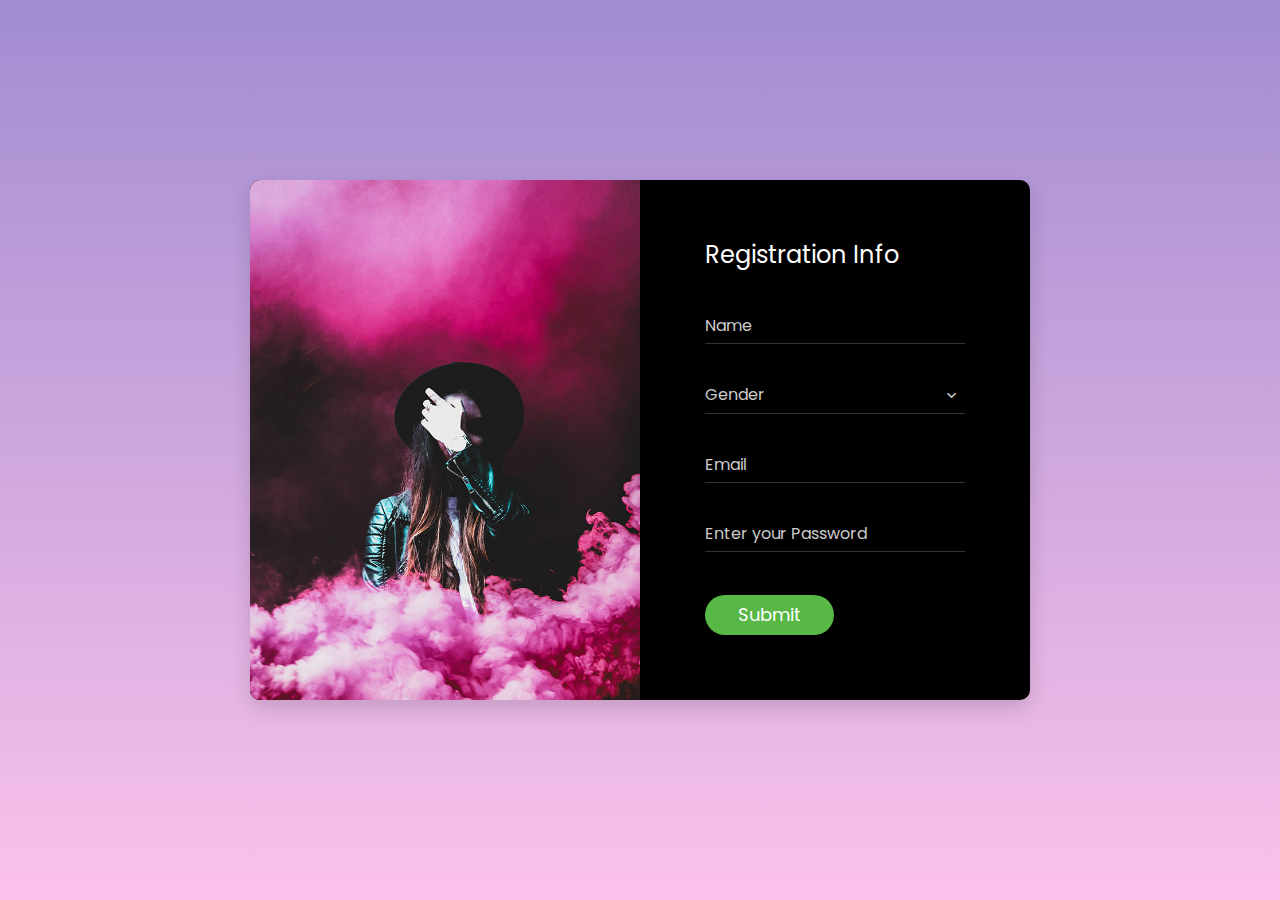
==== commit 08139e1b: "added db and changed index fn behaviour" ====
--- a/templates/register.html
+++ b/templates/register.html
@@ -38,10 +38,10 @@
                     <div class="input-group">
                         <input class="input--style-3" name="name" placeholder="Name" type="text">
                     </div>
-                    <div class="input-group">
-                        <input class="input--style-3 js-datepicker" name="birthday" placeholder="Birthdate" type="text">
-                        <i class="zmdi zmdi-calendar-note input-icon js-btn-calendar"></i>
-                    </div>
+                    <!--                    <div class="input-group">-->
+                    <!--                        <input class="input&#45;&#45;style-3 js-datepicker" name="birthday" placeholder="Birthdate" type="text">-->
+                    <!--                        <i class="zmdi zmdi-calendar-note input-icon js-btn-calendar"></i>-->
+                    <!--                    </div>-->
                     <div class="input-group">
                         <div class="rs-select2 js-select-simple select--no-search">
                             <select name="gender">
@@ -56,9 +56,15 @@
                     <div class="input-group">
                         <input class="input--style-3" name="email" placeholder="Email" type="email">
                     </div>
+
+                    <div class="input-group">
+                        <input class="input--style-3" name="Password" placeholder="Enter your Password" required
+                               type="password">
+                    </div>
                     <div class="p-t-10">
                         <button class="btn btn--pill btn--green" type="submit">Submit</button>
                     </div>
+
                 </form>
             </div>
         </div>
